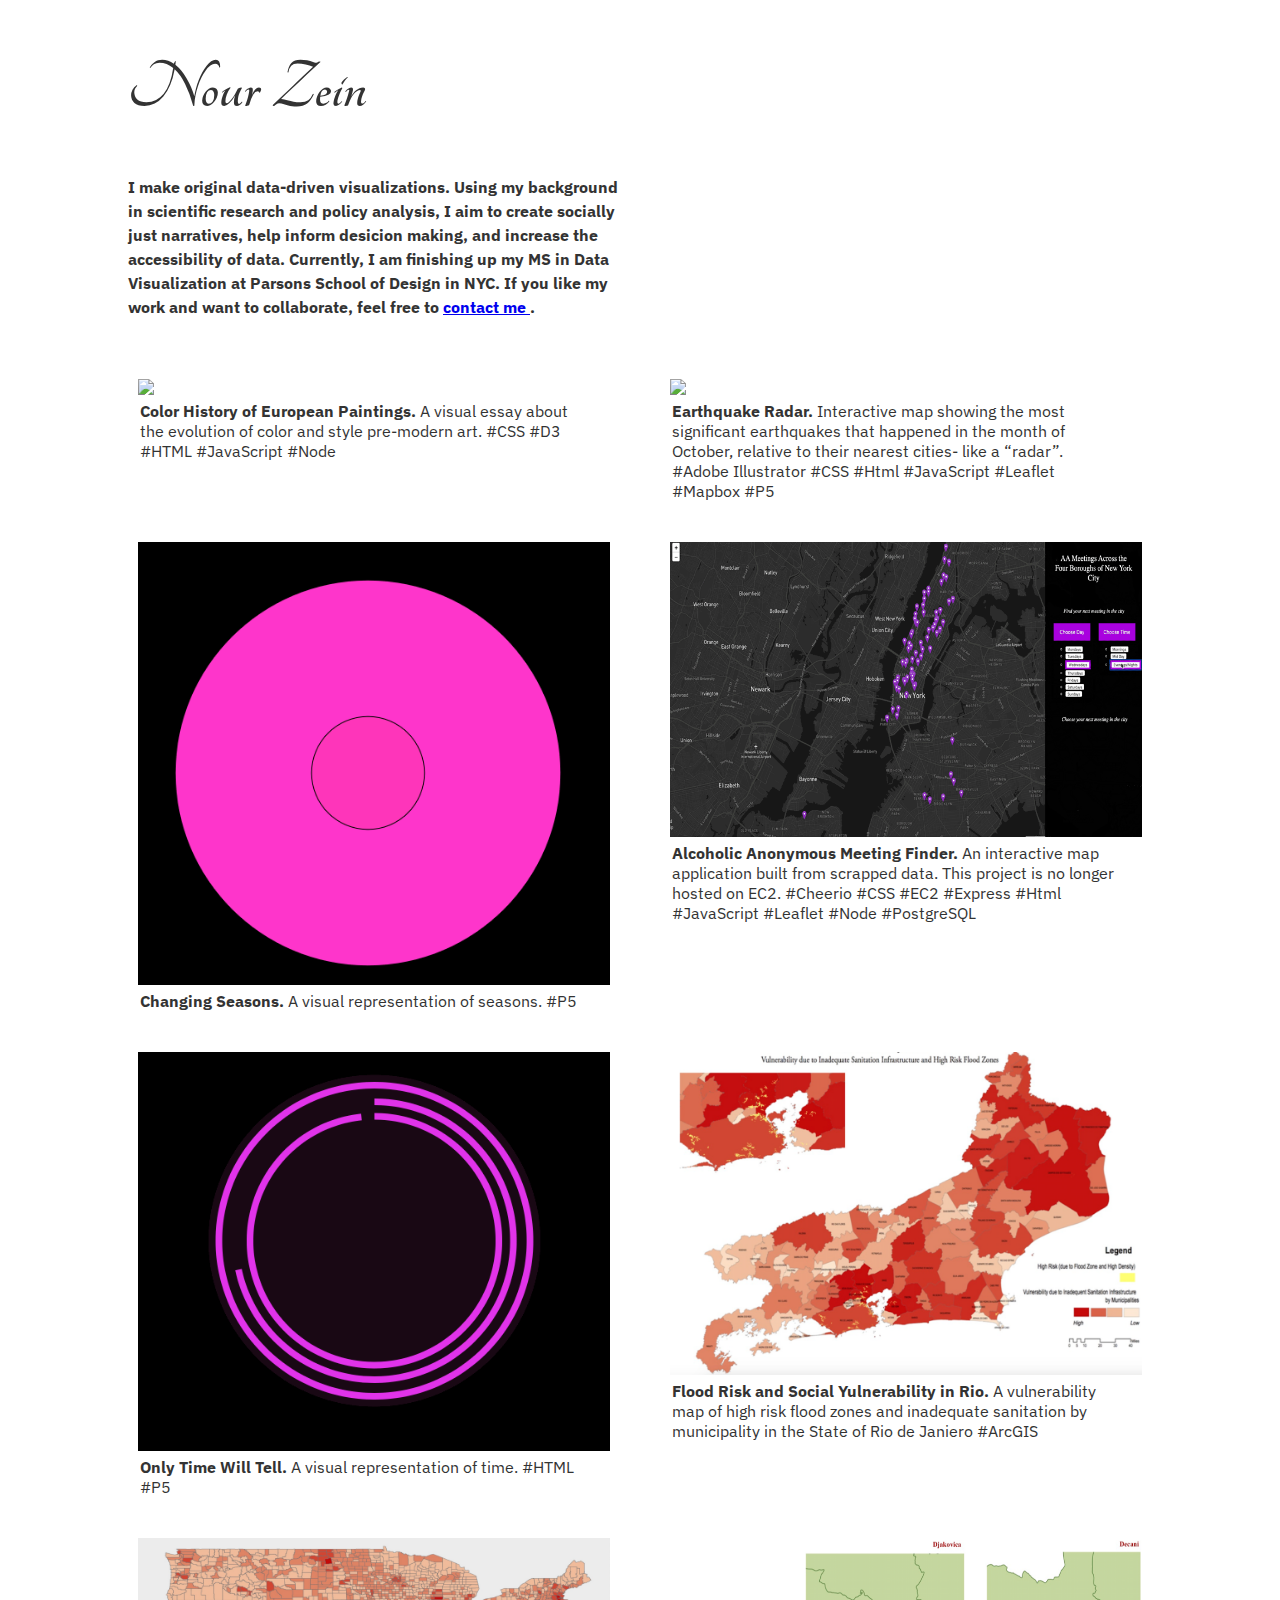
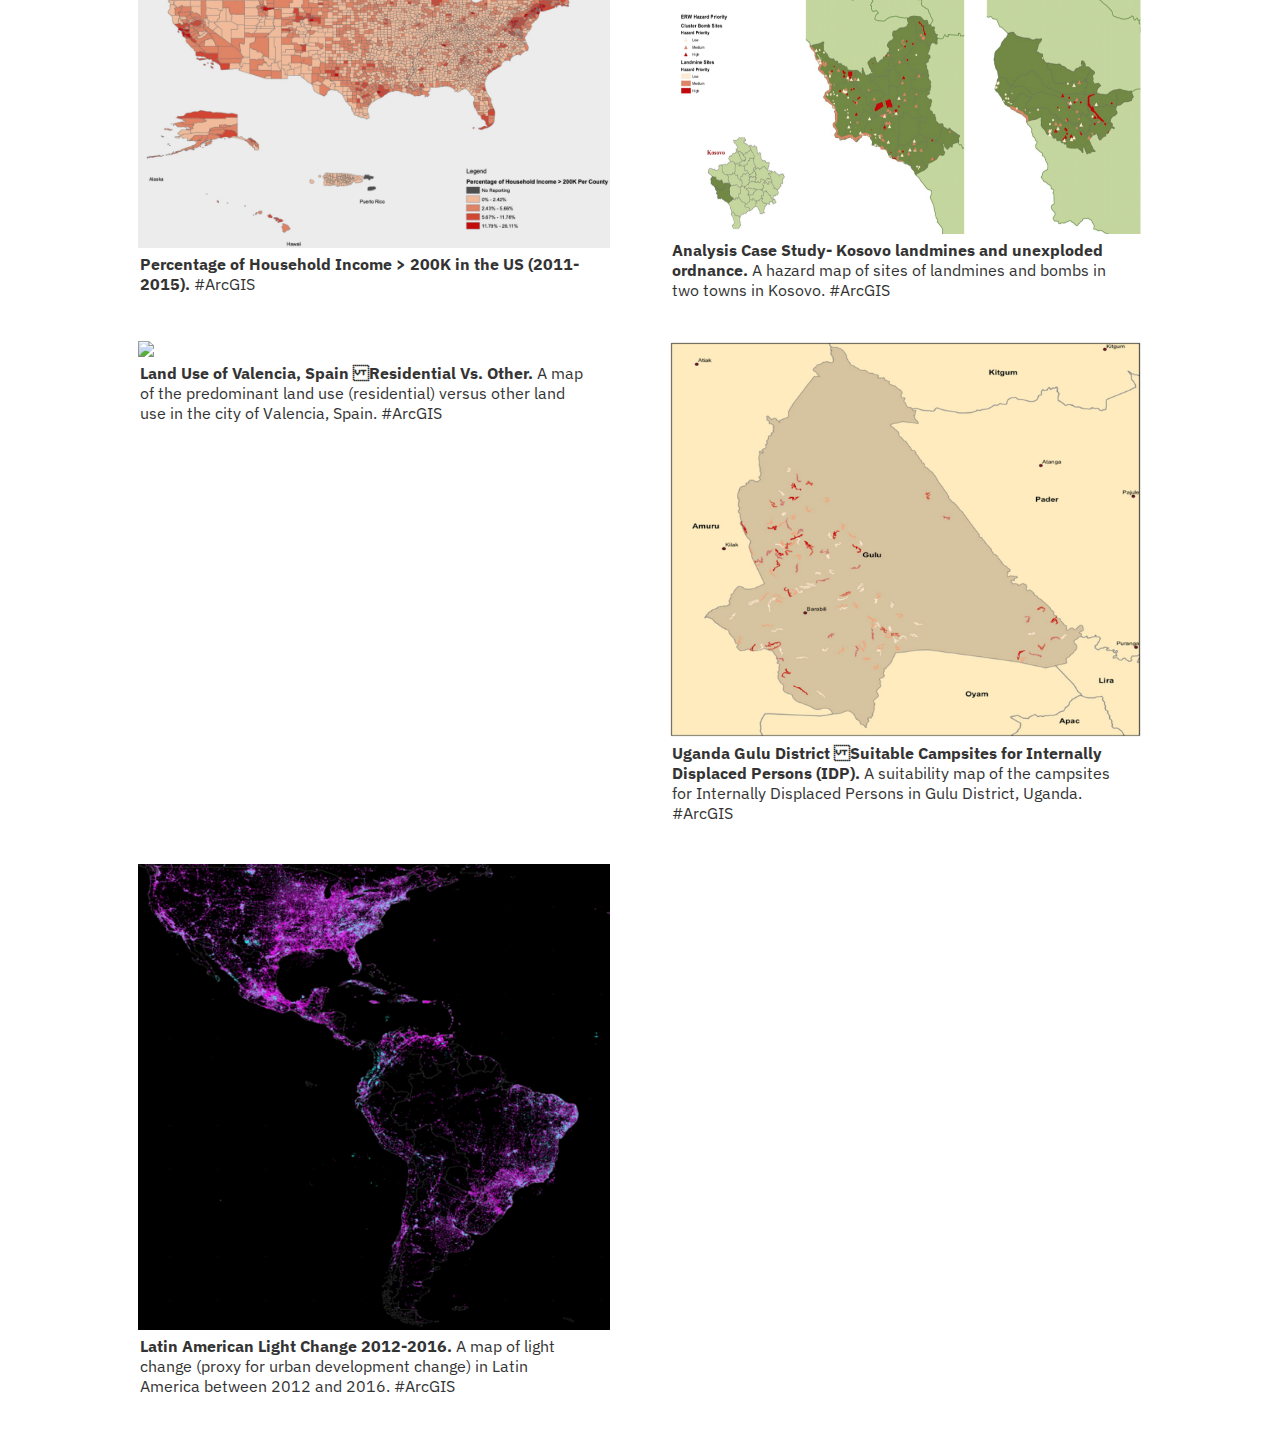
==== index.html @ f2b13437 "seasons" ====
<!DOCTYPE html>
<html lang="en">
  <head>
    <meta charset="UTF-8" />
    <meta name="viewport" content="width=device-width, initial-scale=1.0" />
    <meta http-equiv="X-UA-Compatible" content="ie=edge" />
    <link
      href="https://fonts.googleapis.com/css?family=Noto+Sans+KR: 400, 500|Tangerine:700|Noto+Serif&display=swap"
      rel="stylesheet"
    />
    <link rel="stylesheet" href="style.css" />
    <link href="https://fonts.googleapis.com/css?family=IBM+Plex+Sans:400,500|IBM+Plex+Serif:400i,500i&display=swap" rel="stylesheet">
    <title>Document</title>
  </head>
  <body>
    <main id="container">
      <h1 class="portfolio-title">Nour Zein</h1>

      <section class="about-me">
        <h4>
    I make original data-driven visualizations. Using my background in scientific research and policy analysis, I aim to create socially just narratives, help inform desicion making, and increase the accessibility of data. 
    Currently, I am finishing up my MS in Data Visualization at Parsons School of Design in NYC. If you
          like my work and want to collaborate, feel free to
          <a href="mailto: nour.zein42@gmail.com"> contact me </a>.
        </h4>
      </section>
      <section class="projects">
        <div class="project">
          
          <a
            href="https://nourzein.github.io/Major-Studio1/mobile/"
            target="_blank"
          >
            <img src="assets/color wheel/color_wheel.gif" />
          </a>
          
          <h6>
              <span class="title">
                  Color History of European Paintings.
                </span> 
            A visual essay about the evolution of color and style pre-modern
            art.
            <span class="tools">#CSS #D3 #HTML #JavaScript #Node </span>
          </h6>
        </div>

        <div class="project">
            
          <a
            href="https://nourzein.github.io/dvia-2019/3.mapping-space/Concept1"
          >
            <img src="assets/earthquake/earthquake_radar.gif" />
          </a>
          <h6>
              <span class="title"> Earthquake Radar. </span>
            Interactive map showing the most significant earthquakes that
            happened in the month of October, relative to their nearest cities-
            like a “radar”.
            <span class="tools"
              >#Adobe Illustrator #CSS #Html #JavaScript #Leaflet #Mapbox #P5
            </span>
          </h6>
        </div>

        <div class="project">
            
          <a
            href="https://nourzein.github.io/dvia-2019/3.mapping-time/clock5_CircularSeasons"
          >
            <img src="assets/seasons.gif" />
          </a>
          <h6>
              <span class="title"> Changing Seasons. </span>
            A visual representation of seasons.
            <span class="tools"
              >#P5
            </span>
          </h6>
        </div>






        <div class="project">
            
          <a
            href="https://vimeo.com/379468386 
          "
          >
            <img src="assets/AA meeting/aa.gif" />
          </a>
          <h6>
              <span class="title"> Alcoholic Anonymous Meeting Finder. </span>
             An interactive map application built from scrapped data. This project
            is no longer hosted on EC2.
            <span class="tools"
              >#Cheerio #CSS #EC2 #Express #Html #JavaScript #Leaflet #Node
              #PostgreSQL
            </span>
          </h6>
        </div>

        <div class="project">
            
          <a
            href="https://nourzein.github.io/dvia-2019/1.mapping-time/clock1_CicrularClock/
          "
          >
            <img src="assets/clock/time.gif" />
          </a>
          <h6>
              <span class="title"> Only Time Will Tell. </span> 
            A visual
            representation of time.
            <span class="tools"> #HTML #P5 </span>
          </h6>
        </div>

        <!-- <div class="project">
          
            <img src="assets/nuclear_project/nuclear_final.png" />
          </a>
          <h6>
            <span class="title"> Effect of Treaties on Nuclear Testing </span> In 1945, the number of nuclear weapons testing skyrocketed. The impact nuclear tests were having on the health of the environment and all those living in it became a pressing concern. For these reasons, treaties to limit- and later ban- nuclear tests emerged. Did they achieve what they sought out to do?

            <span class="tools">#Html #P5 </span>
          </h6>
        </div> -->
        <div class="project">
           
          <a
            href="assets/maps/brazilMap.png"
            alt="Image description"
            target="_blank"
          >
            <img src="assets/maps/brazilMap2.png" />
          </a>

          <h6>
              <span class="title">
                  Flood Risk and Social Yulnerability in Rio.
              </span>
          
            A vulnerability map of high risk flood zones and inadequate
            sanitation by municipality in the State of Rio de Janiero
            <span class="tools">#ArcGIS </span>
          </h6>
        </div>
        <div class="project">
          
  
          <a
            href="assets/maps/censusMap.jpg"
            alt="Image description"
            target="_blank"
          >
            <img src="assets/maps/censusMap2.jpg" />
          </a>

          <h6>
              <span class="title">
                  Percentage of Household Income > 200K in the US (2011-2015).
              </span>
            <span class="tools">#ArcGIS </span>
          </h6>
        </div>

        <div class="project">
           
          <a
            href="assets/maps/kosovo.png"
            alt="Image description"
            target="_blank"
          >
            <img src="assets/maps/kosovo2.png" />
          </a>
          <h6>
              <span class="title">
                  Analysis Case Study- Kosovo landmines and unexploded ordnance.
              </span>
            A hazard map of sites of landmines and bombs in two towns in Kosovo.

            <span class="tools">#ArcGIS </span>
          </h6>
        </div>

        <div class="project">
            
          <a
            href="assets/maps/landuse.png"
            alt="Image description"
            target="_blank"
          >
            <img src="assets/maps/landuse4.png" />
          </a>
          <h6>
              <span class="title">
                  Land Use of Valencia, Spain Residential Vs. Other.
              </span>
            A map of the predominant land use (residential) versus other land
            use in the city of Valencia, Spain.

            <span class="tools">#ArcGIS </span>
          </h6>
        </div>

        <div class="project">
           
          <a
            href="assets/maps/suitabilityMap.png"
            alt="Image description"
            target="_blank"
          >
            <img src="assets/maps/suitabilityMap2.png" />
          </a>
          <h6>
              <span class="title"
              > Uganda Gulu District Suitable Campsites for Internally Displaced
              Persons (IDP).
          </span>
            A suitability map of the campsites for Internally Displaced Persons
            in Gulu District, Uganda.

            <span class="tools">#ArcGIS </span>
          </h6>
        </div>
        <div class="project">
            
          <a
            href="assets/maps/lightMap.png"
            alt="Image description"
            target="_blank"
          >
            <img src="assets/maps/lightMap2.png" />
          </a>
          <h6>
              <span class="title">
                  Latin American Light Change 2012-2016.
              </span>
            A map of light change (proxy for urban development change) in Latin
            America between 2012 and 2016.
            <span class="tools">#ArcGIS </span>
          </h6>
        </div>
      </section>
      <section class="more-about-me">
        <!-- <h2>Contact Me</h2> -->
        <!-- <h3>More about me</h3> -->
        <!-- <p class="contact-info">
          If you like my work and want to collab, feel free to say
          <a href="mailto: nour.zein42@gmail.com"> hi </a> :)
        </p>
      </section> -->
      <!-- <footer>footer notes</footer> -->
    </main>
  </body>
</html>
---- style.css ----
html {
  box-sizing: border-box;
}
html,
body {
  padding: 0;
  margin: 0;
  /* background-color: black; */
}

body {
  font-family: "IBM Plex Sans", sans-serif;
  /* font-family: "Noto Sans KR", sans-serif; */
  color: #333;
  /* background: #fce0ff; */
}

#container {
  width: 80%;
  max-width: 2000px;
  margin: 50px auto; /* auto sizing centers */
}

h1,
h2 {
  font-family: serif;
  /* color: #c358cc; */
}
h1 {
  /* font-family: "IBM Plex Serif", serif; */
  font-family: "Tangerine", cursive;
  font-size: 4.5rem;
  /* font-weight: 900; */
}

h4 {
  width: 500px;
  /* color: rgb(237, 30, 121); */
  line-height: 1.5;

  font-family: "IBM Plex Sans", sans-serif;
  margin-bottom: 50px;
}

.projects {
  display: grid;
  grid-template-columns: repeat(auto-fit, minmax(330px, 1fr));
  grid-row-gap: 1.5rem;
  grid-column-gap: 2.5rem;
}

.project {
  margin: 10px;
  margin-bottom: 5px;
}

h6 {
  margin: 2px;
  font-weight: 400;
  font-size: 1rem;
  width: 95%;
  font-family: "IBM Plex Sans", sans-serif;
}
img {
  width: 100%;
  /* height: 65%; */
}

.title {
  font-weight: 700;
  font-size: 1rem;
  margin-bottom: 10px;
  /* font-family: "IBM Plex Serif", serif; */
}

/* .tools {
  font-weight: 600;
  font-size: 0.85rem;
  color: #919191;
} */

.contact-info {
  /* text-align: left;
  float: right; */
  /* font-size */
}
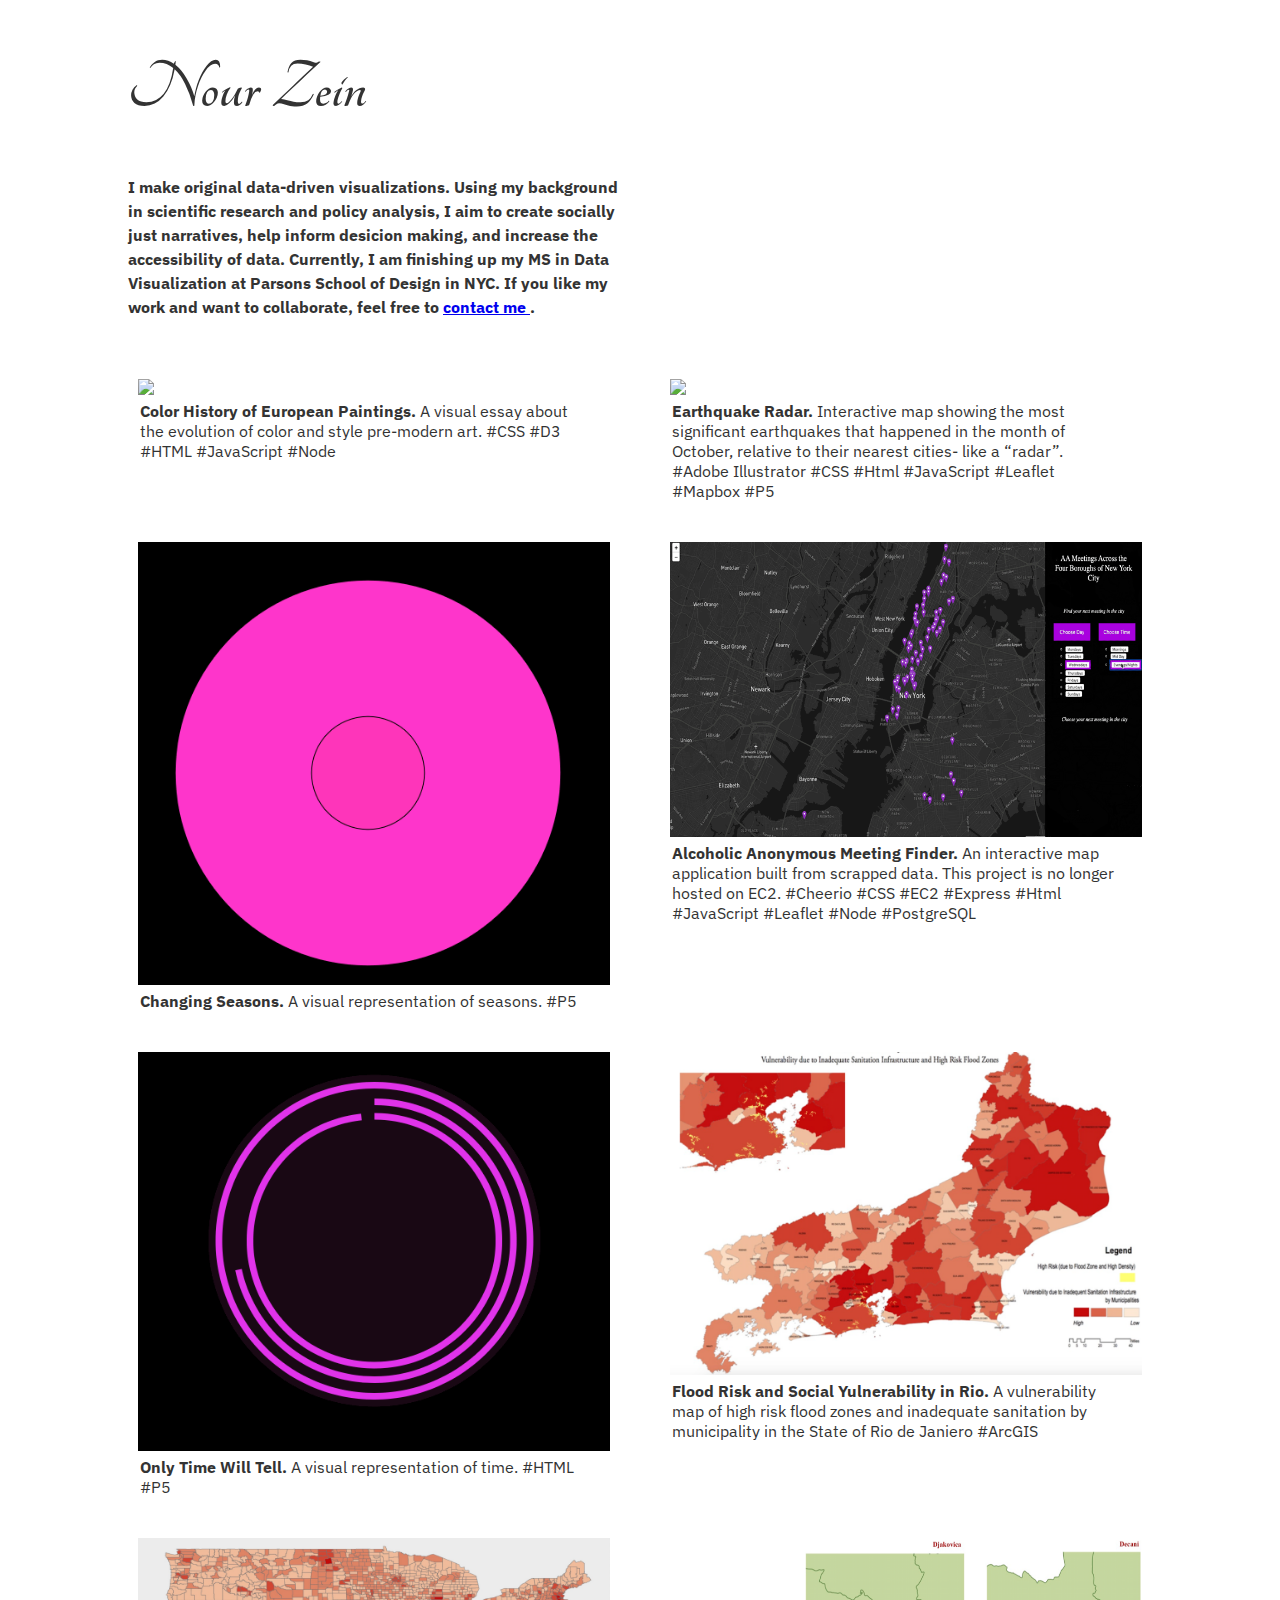
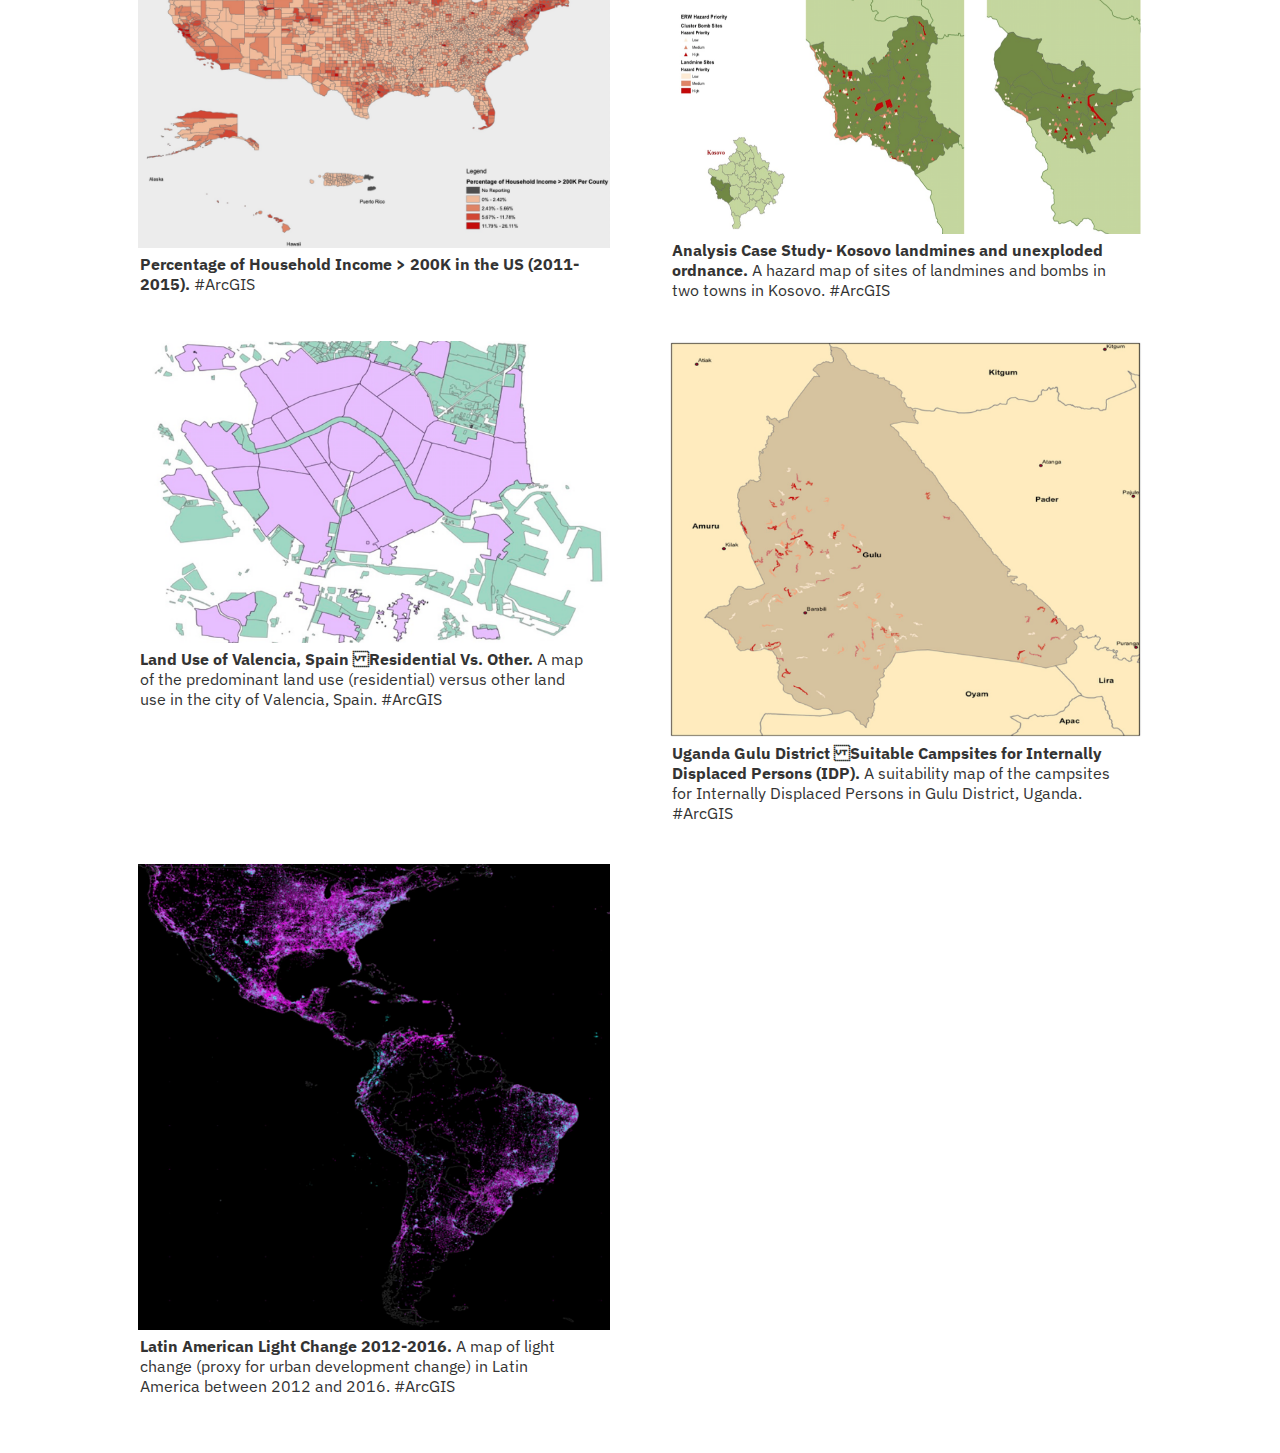
==== commit 3dfac14f: "folders" ====
--- a/index.html
+++ b/index.html
@@ -10,7 +10,7 @@
     />
     <link rel="stylesheet" href="style.css" />
     <link href="https://fonts.googleapis.com/css?family=IBM+Plex+Sans:400,500|IBM+Plex+Serif:400i,500i&display=swap" rel="stylesheet">
-    <title>Document</title>
+    <title>Portfolio</title>
   </head>
   <body>
     <main id="container">
@@ -31,7 +31,7 @@
             href="https://nourzein.github.io/Major-Studio1/mobile/"
             target="_blank"
           >
-            <img src="assets/color wheel/color_wheel.gif" />
+            <img src="../images/color wheel/color_wheel.gif" />
           </a>
           
           <h6>
@@ -49,7 +49,7 @@
           <a
             href="https://nourzein.github.io/dvia-2019/3.mapping-space/Concept1"
           >
-            <img src="assets/earthquake/earthquake_radar.gif" />
+            <img src="../images/earthquake/earthquake_radar.gif" />
           </a>
           <h6>
               <span class="title"> Earthquake Radar. </span>
@@ -67,7 +67,7 @@
           <a
             href="https://nourzein.github.io/dvia-2019/3.mapping-time/clock5_CircularSeasons"
           >
-            <img src="assets/seasons.gif" />
+            <img src="../images/seasons/seasons.gif" />
           </a>
           <h6>
               <span class="title"> Changing Seasons. </span>
@@ -77,19 +77,13 @@
             </span>
           </h6>
         </div>
-
-
-
-
-
-
         <div class="project">
             
           <a
             href="https://vimeo.com/379468386 
           "
           >
-            <img src="assets/AA meeting/aa.gif" />
+            <img src="../images/AA meeting/aa.gif" />
           </a>
           <h6>
               <span class="title"> Alcoholic Anonymous Meeting Finder. </span>
@@ -108,7 +102,7 @@
             href="https://nourzein.github.io/dvia-2019/1.mapping-time/clock1_CicrularClock/
           "
           >
-            <img src="assets/clock/time.gif" />
+            <img src="../images/clock/time.gif" />
           </a>
           <h6>
               <span class="title"> Only Time Will Tell. </span> 
@@ -131,11 +125,11 @@
         <div class="project">
            
           <a
-            href="assets/maps/brazilMap.png"
-            alt="Image description"
-            target="_blank"
-          >
-            <img src="assets/maps/brazilMap2.png" />
+            href="../images/maps/brazilMap.png"
+            alt="Image description"
+            target="_blank"
+          >
+            <img src="../images/maps/brazilMap2.png" />
           </a>
 
           <h6>
@@ -152,11 +146,11 @@
           
   
           <a
-            href="assets/maps/censusMap.jpg"
-            alt="Image description"
-            target="_blank"
-          >
-            <img src="assets/maps/censusMap2.jpg" />
+            href="../images/maps/censusMap.jpg"
+            alt="Image description"
+            target="_blank"
+          >
+            <img src="../images/maps/censusMap2.jpg" />
           </a>
 
           <h6>
@@ -170,11 +164,11 @@
         <div class="project">
            
           <a
-            href="assets/maps/kosovo.png"
-            alt="Image description"
-            target="_blank"
-          >
-            <img src="assets/maps/kosovo2.png" />
+            href="../images/maps/kosovo.png"
+            alt="Image description"
+            target="_blank"
+          >
+            <img src="../images/maps/kosovo2.png" />
           </a>
           <h6>
               <span class="title">
@@ -189,11 +183,11 @@
         <div class="project">
             
           <a
-            href="assets/maps/landuse.png"
-            alt="Image description"
-            target="_blank"
-          >
-            <img src="assets/maps/landuse4.png" />
+            href="../images/maps/landuse.png"
+            alt="Image description"
+            target="_blank"
+          >
+            <img src="../images/maps/landuse4.png" />
           </a>
           <h6>
               <span class="title">
@@ -210,11 +204,11 @@
         <div class="project">
            
           <a
-            href="assets/maps/suitabilityMap.png"
-            alt="Image description"
-            target="_blank"
-          >
-            <img src="assets/maps/suitabilityMap2.png" />
+            href="../images/maps/suitabilityMap.png"
+            alt="Image description"
+            target="_blank"
+          >
+            <img src="../images/maps/suitabilityMap2.png" />
           </a>
           <h6>
               <span class="title"
@@ -231,11 +225,11 @@
         <div class="project">
             
           <a
-            href="assets/maps/lightMap.png"
-            alt="Image description"
-            target="_blank"
-          >
-            <img src="assets/maps/lightMap2.png" />
+            href="../images/maps/lightMap.png"
+            alt="Image description"
+            target="_blank"
+          >
+            <img src="../images/maps/lightMap2.png" />
           </a>
           <h6>
               <span class="title">
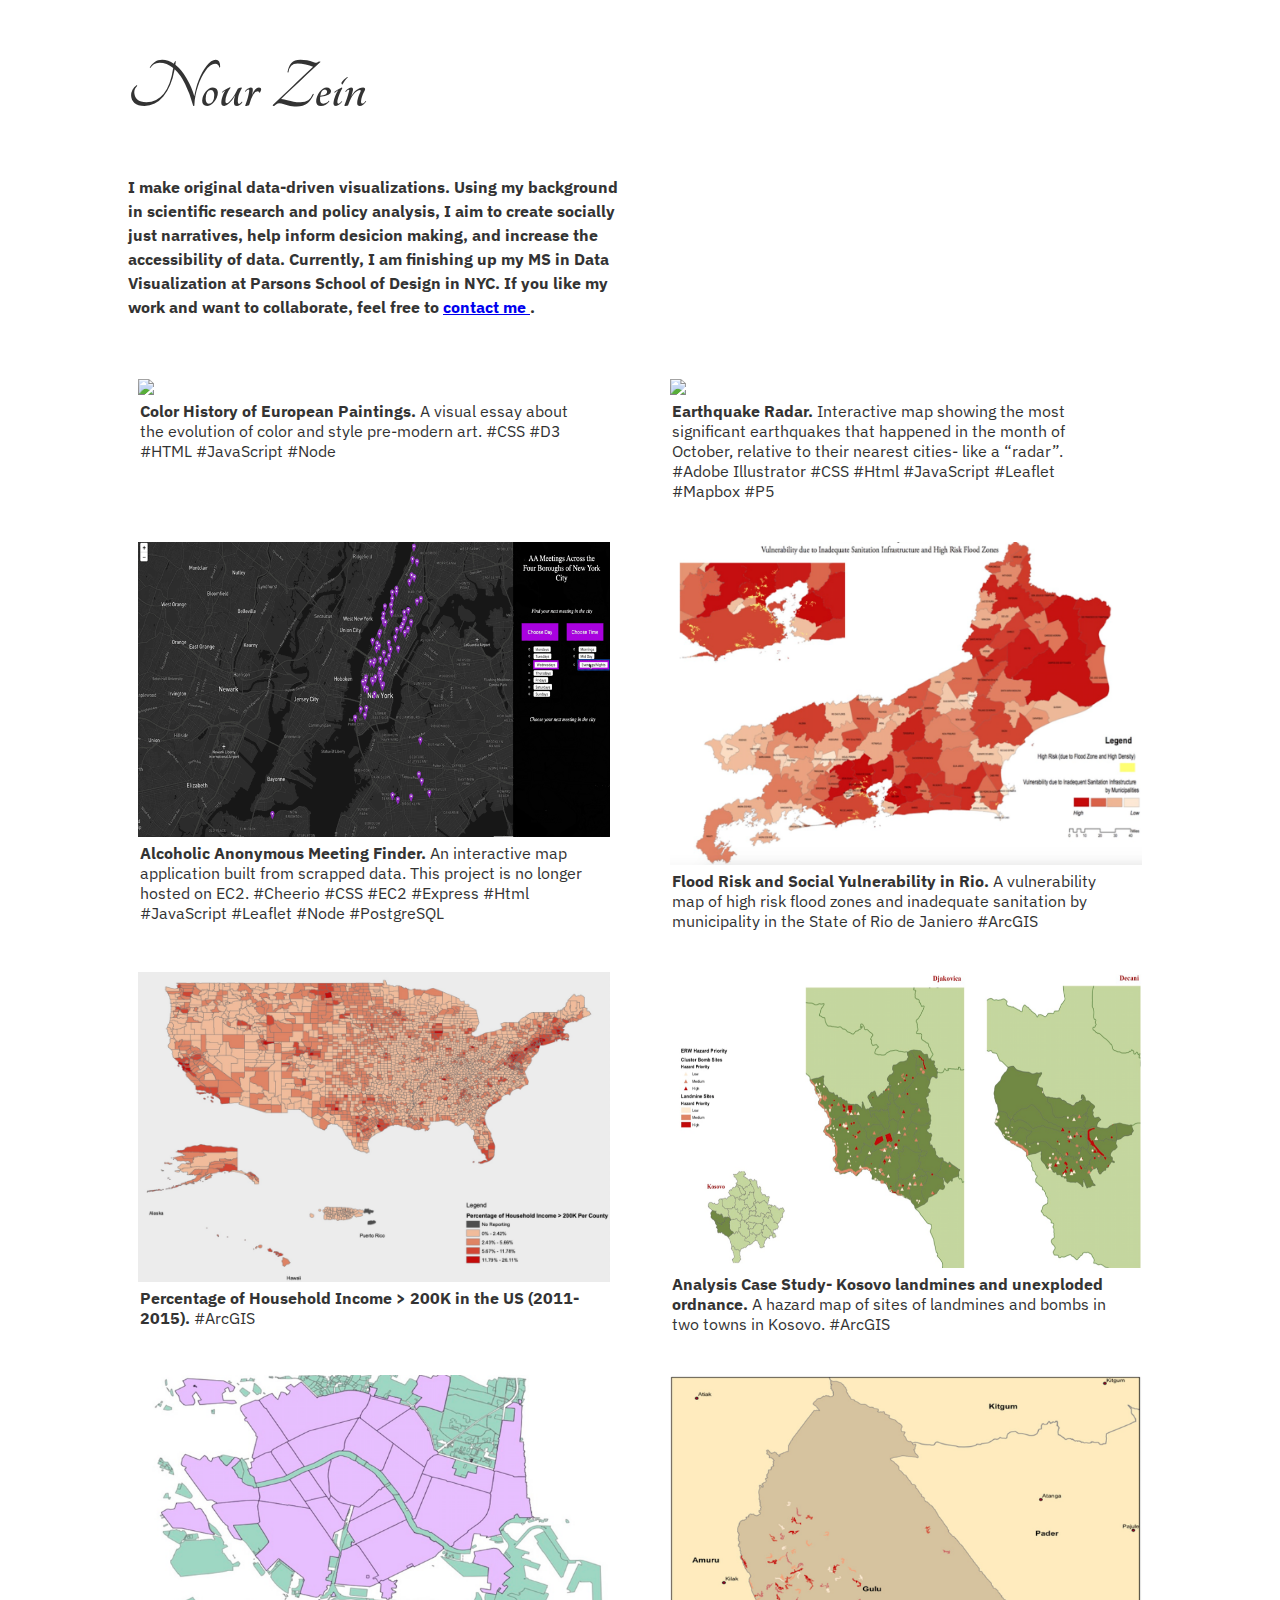
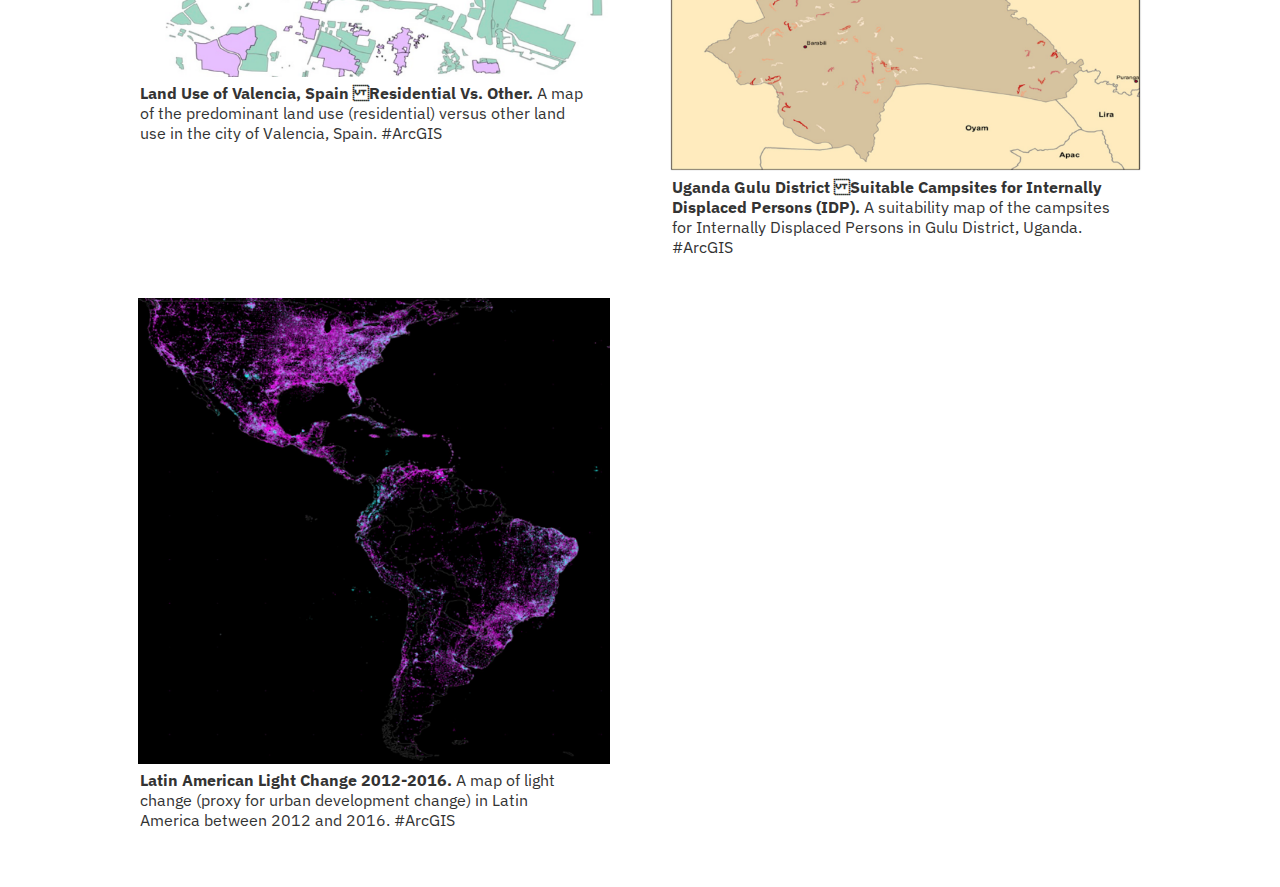
==== commit b133dac0: "remove non data projects" ====
--- a/index.html
+++ b/index.html
@@ -9,7 +9,10 @@
       rel="stylesheet"
     />
     <link rel="stylesheet" href="style.css" />
-    <link href="https://fonts.googleapis.com/css?family=IBM+Plex+Sans:400,500|IBM+Plex+Serif:400i,500i&display=swap" rel="stylesheet">
+    <link
+      href="https://fonts.googleapis.com/css?family=IBM+Plex+Sans:400,500|IBM+Plex+Serif:400i,500i&display=swap"
+      rel="stylesheet"
+    />
     <title>Portfolio</title>
   </head>
   <body>
@@ -18,26 +21,28 @@
 
       <section class="about-me">
         <h4>
-    I make original data-driven visualizations. Using my background in scientific research and policy analysis, I aim to create socially just narratives, help inform desicion making, and increase the accessibility of data. 
-    Currently, I am finishing up my MS in Data Visualization at Parsons School of Design in NYC. If you
-          like my work and want to collaborate, feel free to
+          I make original data-driven visualizations. Using my background in
+          scientific research and policy analysis, I aim to create socially just
+          narratives, help inform desicion making, and increase the
+          accessibility of data. Currently, I am finishing up my MS in Data
+          Visualization at Parsons School of Design in NYC. If you like my work
+          and want to collaborate, feel free to
           <a href="mailto: nour.zein42@gmail.com"> contact me </a>.
         </h4>
       </section>
       <section class="projects">
         <div class="project">
-          
           <a
             href="https://nourzein.github.io/Major-Studio1/mobile/"
             target="_blank"
           >
             <img src="../images/color wheel/color_wheel.gif" />
           </a>
-          
-          <h6>
-              <span class="title">
-                  Color History of European Paintings.
-                </span> 
+
+          <h6>
+            <span class="title">
+              Color History of European Paintings.
+            </span>
             A visual essay about the evolution of color and style pre-modern
             art.
             <span class="tools">#CSS #D3 #HTML #JavaScript #Node </span>
@@ -45,14 +50,13 @@
         </div>
 
         <div class="project">
-            
           <a
             href="https://nourzein.github.io/dvia-2019/3.mapping-space/Concept1"
           >
             <img src="../images/earthquake/earthquake_radar.gif" />
           </a>
           <h6>
-              <span class="title"> Earthquake Radar. </span>
+            <span class="title"> Earthquake Radar. </span>
             Interactive map showing the most significant earthquakes that
             happened in the month of October, relative to their nearest cities-
             like a “radar”.
@@ -62,7 +66,7 @@
           </h6>
         </div>
 
-        <div class="project">
+        <!-- <div class="project">
             
           <a
             href="https://nourzein.github.io/dvia-2019/3.mapping-time/clock5_CircularSeasons"
@@ -76,9 +80,8 @@
               >#P5
             </span>
           </h6>
-        </div>
-        <div class="project">
-            
+        </div> -->
+        <div class="project">
           <a
             href="https://vimeo.com/379468386 
           "
@@ -86,9 +89,9 @@
             <img src="../images/AA meeting/aa.gif" />
           </a>
           <h6>
-              <span class="title"> Alcoholic Anonymous Meeting Finder. </span>
-             An interactive map application built from scrapped data. This project
-            is no longer hosted on EC2.
+            <span class="title"> Alcoholic Anonymous Meeting Finder. </span>
+            An interactive map application built from scrapped data. This
+            project is no longer hosted on EC2.
             <span class="tools"
               >#Cheerio #CSS #EC2 #Express #Html #JavaScript #Leaflet #Node
               #PostgreSQL
@@ -96,7 +99,7 @@
           </h6>
         </div>
 
-        <div class="project">
+        <!-- <div class="project">
             
           <a
             href="https://nourzein.github.io/dvia-2019/1.mapping-time/clock1_CicrularClock/
@@ -110,7 +113,7 @@
             representation of time.
             <span class="tools"> #HTML #P5 </span>
           </h6>
-        </div>
+        </div> -->
 
         <!-- <div class="project">
           
@@ -123,7 +126,6 @@
           </h6>
         </div> -->
         <div class="project">
-           
           <a
             href="../images/maps/brazilMap.png"
             alt="Image description"
@@ -133,18 +135,16 @@
           </a>
 
           <h6>
-              <span class="title">
-                  Flood Risk and Social Yulnerability in Rio.
-              </span>
-          
+            <span class="title">
+              Flood Risk and Social Yulnerability in Rio.
+            </span>
+
             A vulnerability map of high risk flood zones and inadequate
             sanitation by municipality in the State of Rio de Janiero
             <span class="tools">#ArcGIS </span>
           </h6>
         </div>
         <div class="project">
-          
-  
           <a
             href="../images/maps/censusMap.jpg"
             alt="Image description"
@@ -154,15 +154,14 @@
           </a>
 
           <h6>
-              <span class="title">
-                  Percentage of Household Income > 200K in the US (2011-2015).
-              </span>
-            <span class="tools">#ArcGIS </span>
-          </h6>
-        </div>
-
-        <div class="project">
-           
+            <span class="title">
+              Percentage of Household Income > 200K in the US (2011-2015).
+            </span>
+            <span class="tools">#ArcGIS </span>
+          </h6>
+        </div>
+
+        <div class="project">
           <a
             href="../images/maps/kosovo.png"
             alt="Image description"
@@ -171,9 +170,9 @@
             <img src="../images/maps/kosovo2.png" />
           </a>
           <h6>
-              <span class="title">
-                  Analysis Case Study- Kosovo landmines and unexploded ordnance.
-              </span>
+            <span class="title">
+              Analysis Case Study- Kosovo landmines and unexploded ordnance.
+            </span>
             A hazard map of sites of landmines and bombs in two towns in Kosovo.
 
             <span class="tools">#ArcGIS </span>
@@ -181,7 +180,6 @@
         </div>
 
         <div class="project">
-            
           <a
             href="../images/maps/landuse.png"
             alt="Image description"
@@ -190,10 +188,10 @@
             <img src="../images/maps/landuse4.png" />
           </a>
           <h6>
-              <span class="title">
-                  Land Use of Valencia, Spain +            <span class="title">
+              Land Use of Valencia, Spain  Residential Vs. Other.
-              </span>
+            </span>
             A map of the predominant land use (residential) versus other land
             use in the city of Valencia, Spain.
 
@@ -202,7 +200,6 @@
         </div>
 
         <div class="project">
-           
           <a
             href="../images/maps/suitabilityMap.png"
             alt="Image description"
@@ -211,11 +208,11 @@
             <img src="../images/maps/suitabilityMap2.png" />
           </a>
           <h6>
-              <span class="title"
-              > Uganda Gulu District +            <span class="title">
+              Uganda Gulu District  Suitable Campsites for Internally Displaced
               Persons (IDP).
-          </span>
+            </span>
             A suitability map of the campsites for Internally Displaced Persons
             in Gulu District, Uganda.
 
@@ -223,7 +220,6 @@
           </h6>
         </div>
         <div class="project">
-            
           <a
             href="../images/maps/lightMap.png"
             alt="Image description"
@@ -232,21 +228,21 @@
             <img src="../images/maps/lightMap2.png" />
           </a>
           <h6>
-              <span class="title">
-                  Latin American Light Change 2012-2016.
-              </span>
+            <span class="title">
+              Latin American Light Change 2012-2016.
+            </span>
             A map of light change (proxy for urban development change) in Latin
             America between 2012 and 2016.
             <span class="tools">#ArcGIS </span>
           </h6>
         </div>
       </section>
-      <section class="more-about-me">
-        <!-- <h2>Contact Me</h2> -->
-        <!-- <h3>More about me</h3> -->
-        <!-- <p class="contact-info">
+      <!-- <section class="more-about-me"> -->
+      <!-- <h2>Contact Me</h2> -->
+      <!-- <h3>More about me</h3> -->
+      <!-- <p class="contact-info">
           If you like my work and want to collab, feel free to say
-          <a href="mailto: nour.zein42@gmail.com"> hi </a> :)
+          <a href="mailto: nour.zein42@gmail.com"> hi </a> 
         </p>
       </section> -->
       <!-- <footer>footer notes</footer> -->
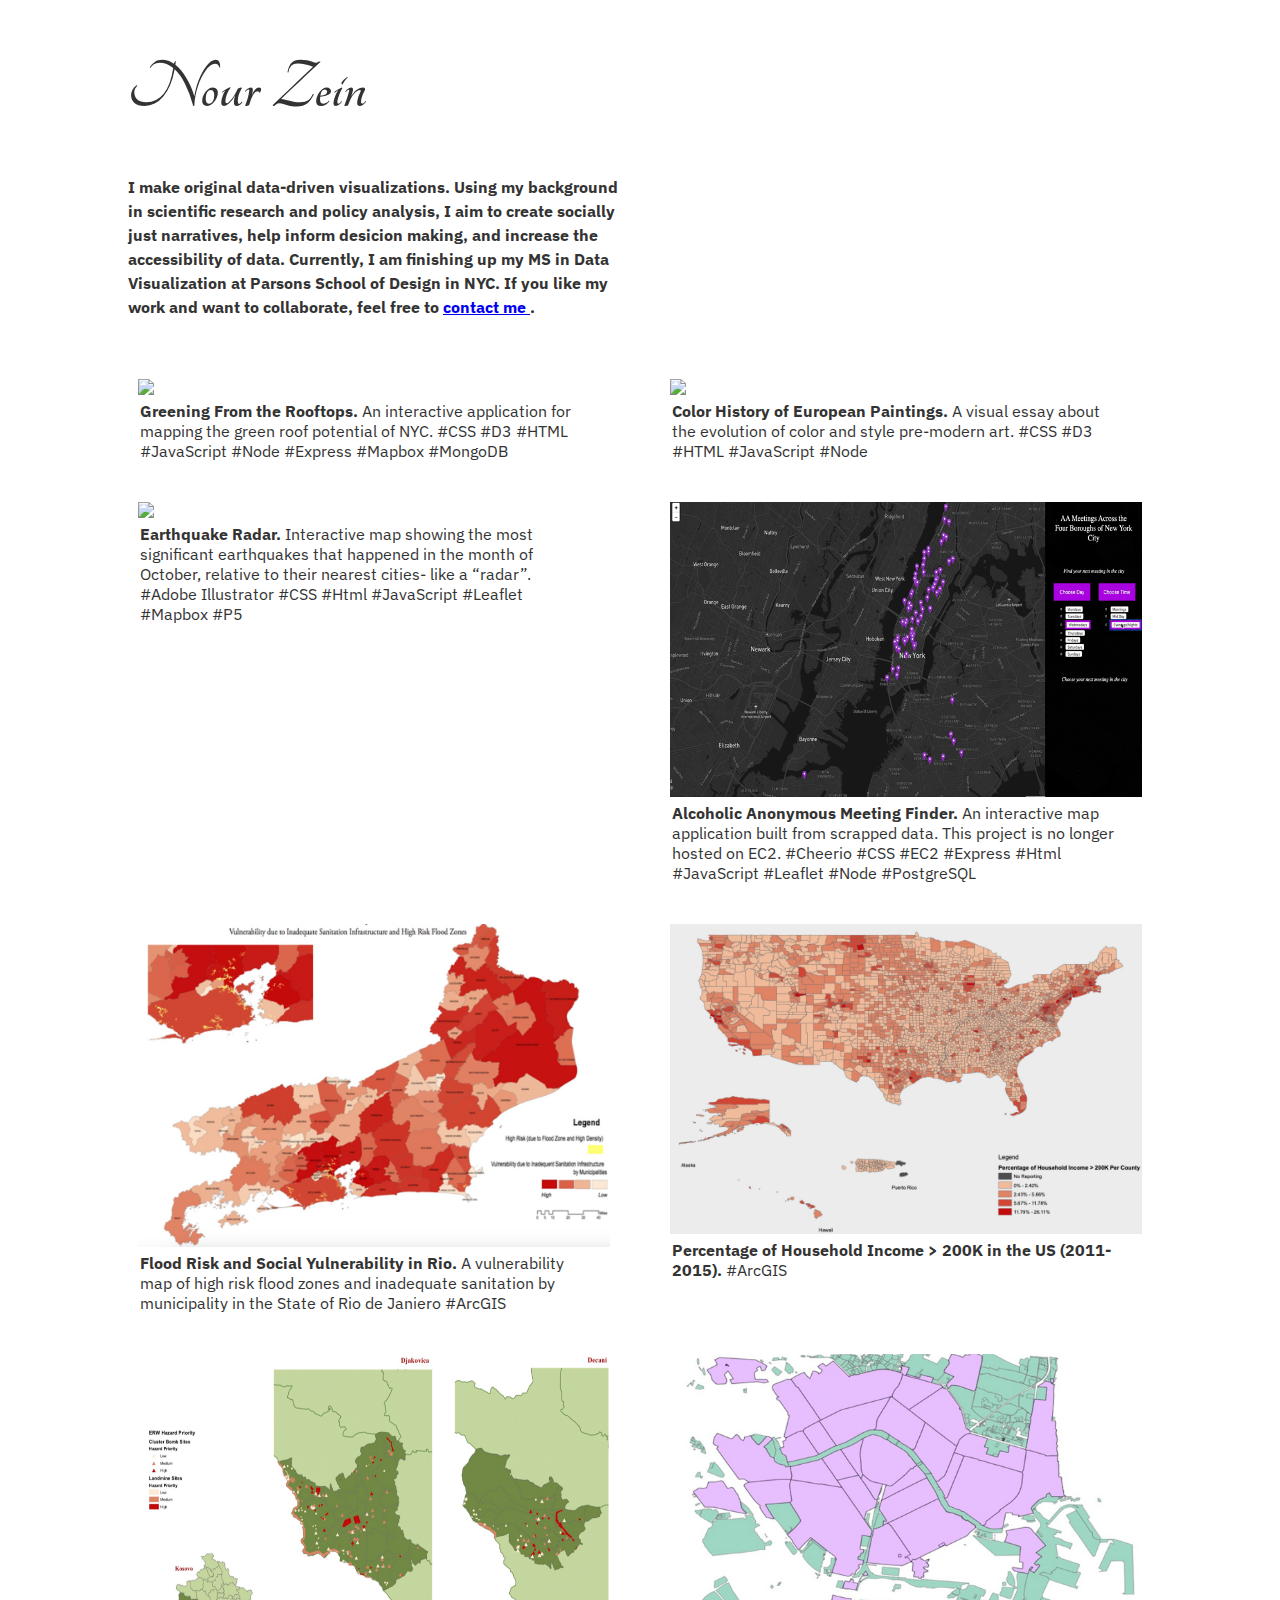
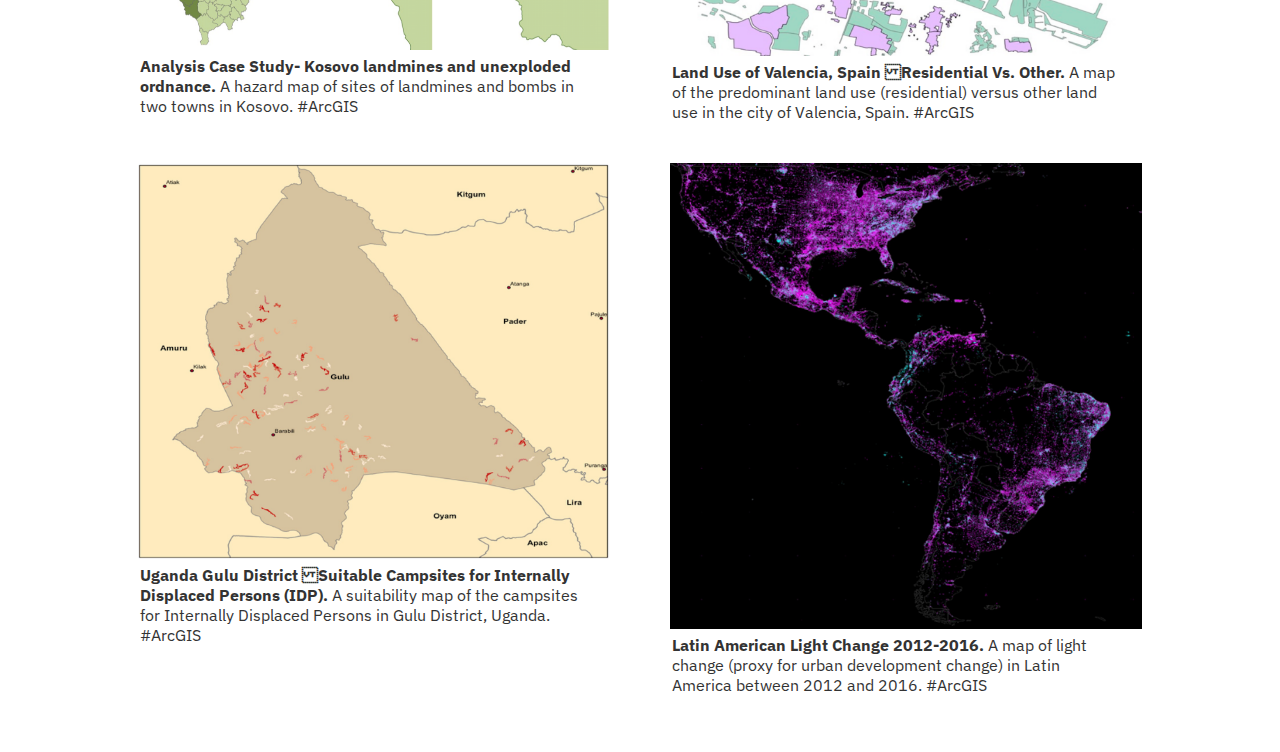
==== commit 98b409a7: "thesis project" ====
--- a/index.html
+++ b/index.html
@@ -8,6 +8,8 @@
       href="https://fonts.googleapis.com/css?family=Noto+Sans+KR: 400, 500|Tangerine:700|Noto+Serif&display=swap"
       rel="stylesheet"
     />
+    <script src="http://ajax.googleapis.com/ajax/libs/jquery/1.9.1/jquery.min.js"></script>
+    <script src="//f.vimeocdn.com/js/froogaloop2.min.js"></script>
     <link rel="stylesheet" href="style.css" />
     <link
       href="https://fonts.googleapis.com/css?family=IBM+Plex+Sans:400,500|IBM+Plex+Serif:400i,500i&display=swap"
@@ -32,10 +34,24 @@
       </section>
       <section class="projects">
         <div class="project">
-          <a
-            href="https://nourzein.github.io/Major-Studio1/mobile/"
-            target="_blank"
-          >
+          <a href="https://green-roof-potential.herokuapp.com" target="_blank">
+            <img src="../images/green-roof/green-roof.gif" />
+          </a>
+
+          <h6>
+            <span class="title">
+              Greening From the Rooftops.
+            </span>
+            An interactive application for mapping the green roof potential of
+            NYC.
+            <span class="tools"
+              >#CSS #D3 #HTML #JavaScript #Node #Express #Mapbox #MongoDB</span
+            >
+          </h6>
+        </div>
+
+        <div class="project">
+          <a href="/views/color_wheel.html" target="_blank">
             <img src="../images/color wheel/color_wheel.gif" />
           </a>
 
@@ -83,7 +99,7 @@
         </div> -->
         <div class="project">
           <a
-            href="https://vimeo.com/379468386 
+            href="/views/aa.html 
           "
           >
             <img src="../images/AA meeting/aa.gif" />
@@ -125,6 +141,7 @@
             <span class="tools">#Html #P5 </span>
           </h6>
         </div> -->
+
         <div class="project">
           <a
             href="../images/maps/brazilMap.png"
@@ -247,5 +264,14 @@
       </section> -->
       <!-- <footer>footer notes</footer> -->
     </main>
+    <script>
+      var iframe = $("#vimeo_player")[0],
+        player = $f(iframe),
+        status = $(".status");
+
+      player.addEvent("ready", function() {
+        player.api("setVolume", 0);
+      });
+    </script>
   </body>
 </html>
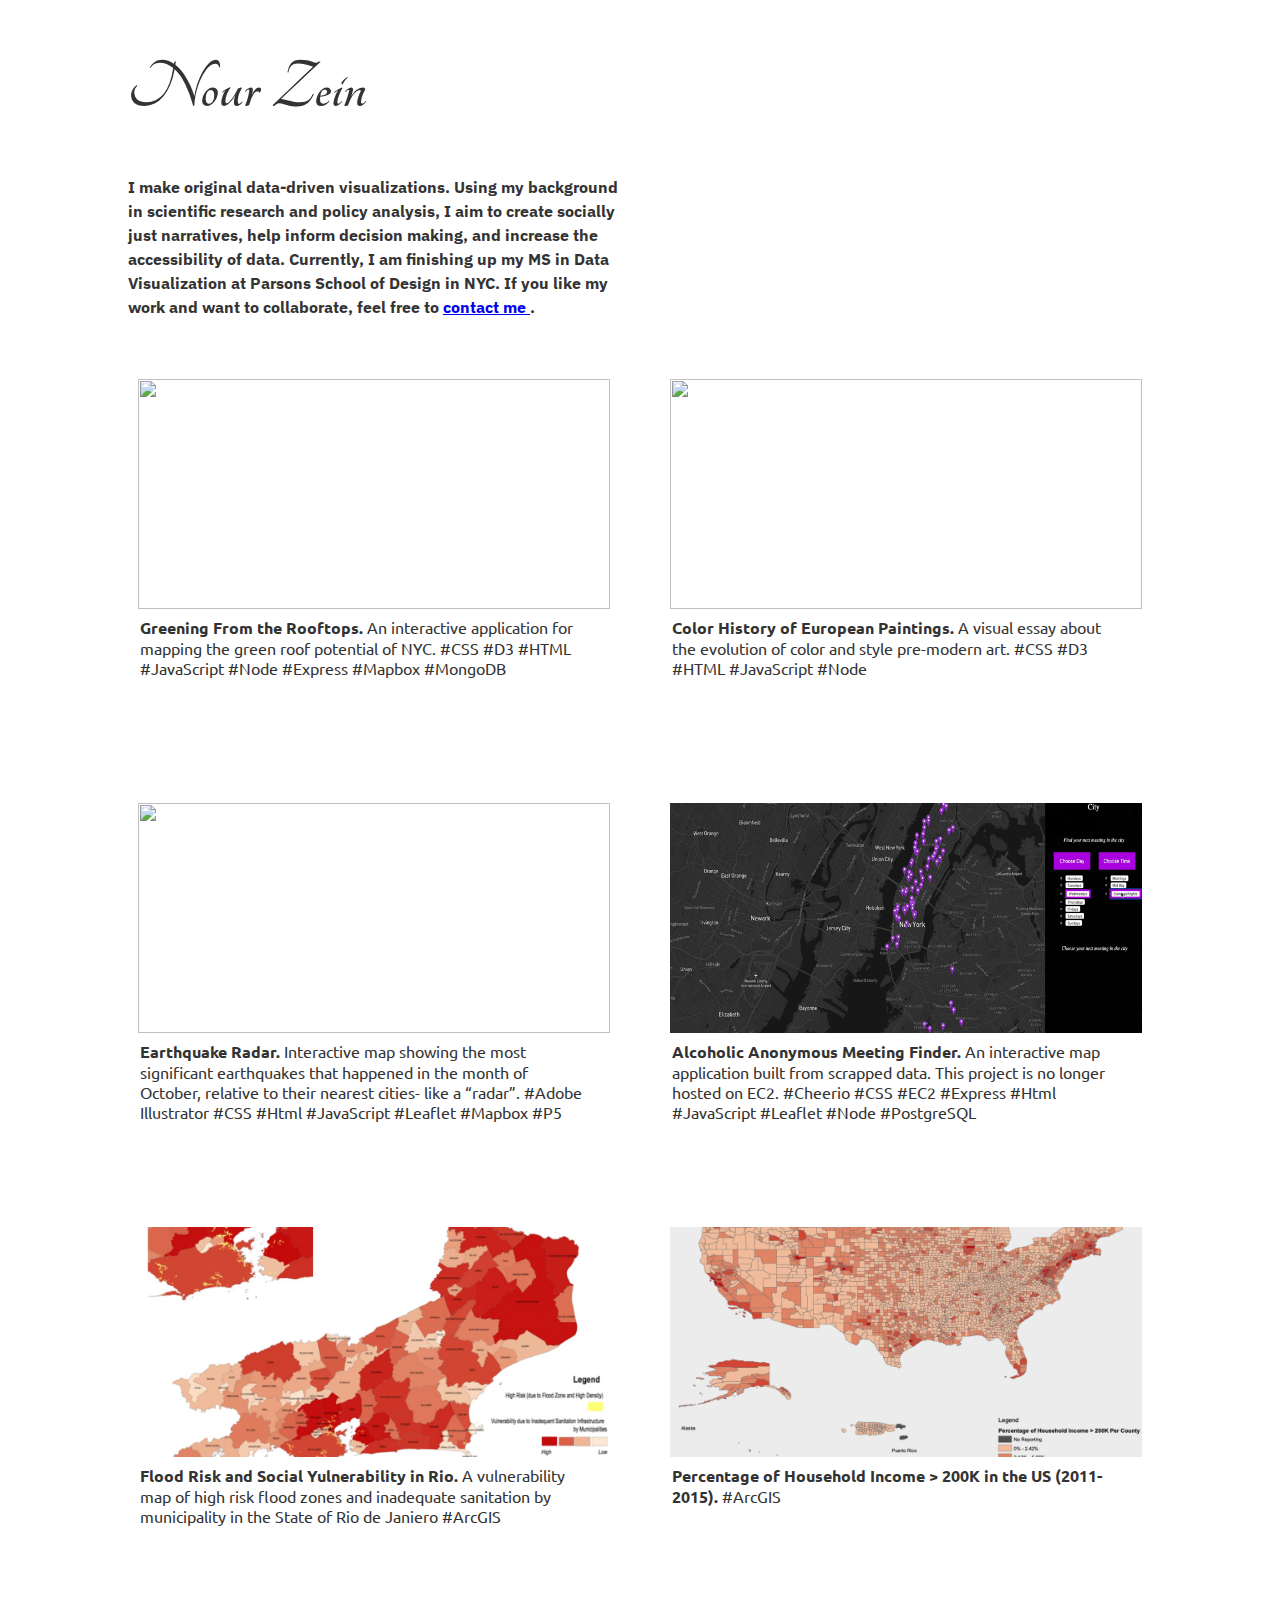
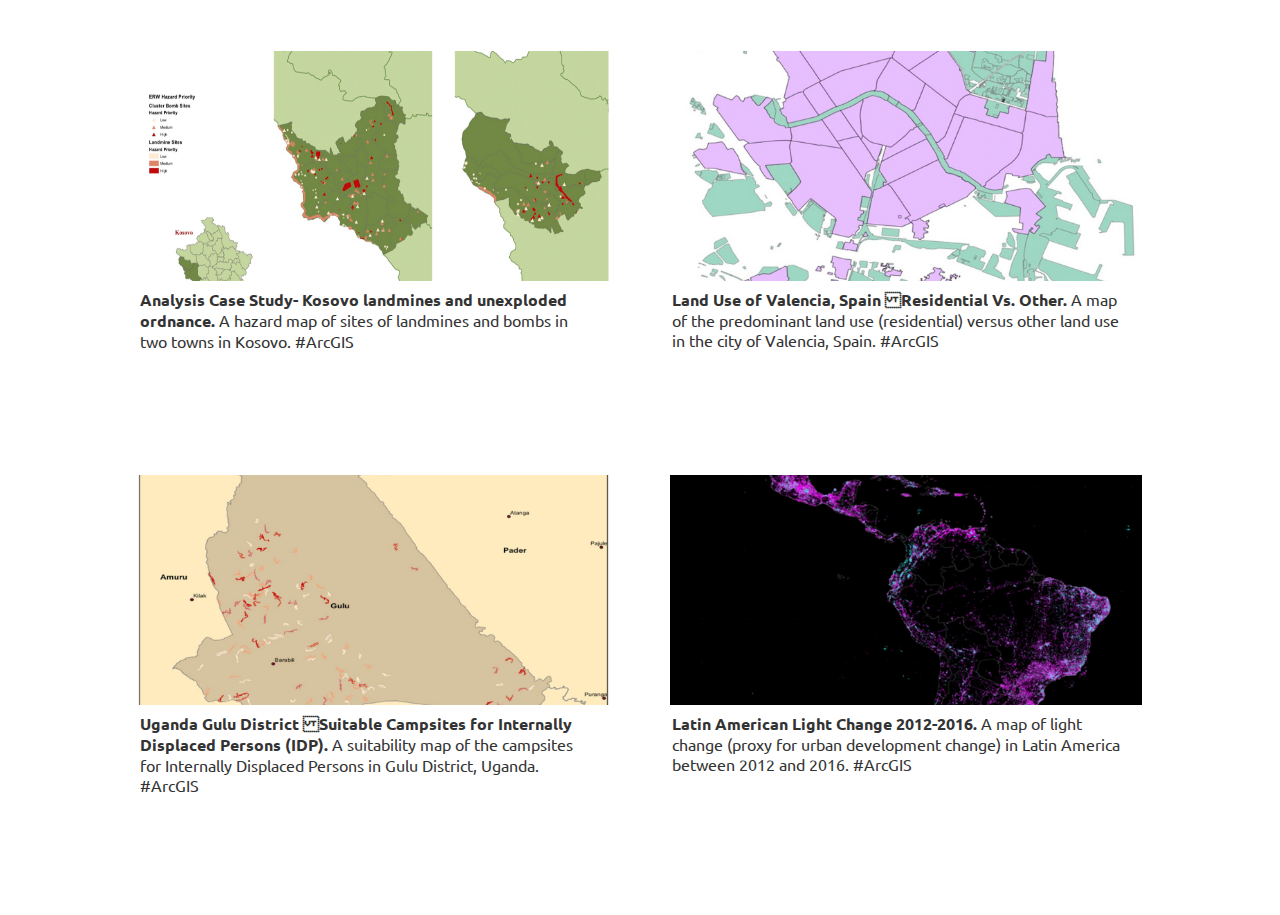
==== commit 566038ad: "intro" ====
--- a/index.html
+++ b/index.html
@@ -15,6 +15,10 @@
       href="https://fonts.googleapis.com/css?family=IBM+Plex+Sans:400,500|IBM+Plex+Serif:400i,500i&display=swap"
       rel="stylesheet"
     />
+    <link
+      href="https://fonts.googleapis.com/css2?family=Crimson+Text&family=Ubuntu:wght@300&display=swap"
+      rel="stylesheet"
+    />
     <title>Portfolio</title>
   </head>
   <body>
@@ -25,7 +29,7 @@
         <h4>
           I make original data-driven visualizations. Using my background in
           scientific research and policy analysis, I aim to create socially just
-          narratives, help inform desicion making, and increase the
+          narratives, help inform decision making, and increase the
           accessibility of data. Currently, I am finishing up my MS in Data
           Visualization at Parsons School of Design in NYC. If you like my work
           and want to collaborate, feel free to
--- a/style.css
+++ b/style.css
@@ -9,7 +9,8 @@
 }
 
 body {
-  font-family: "IBM Plex Sans", sans-serif;
+  font-family: "Crimson Text", serif;
+  /* "IBM Plex Sans", sans-serif; */
   /* font-family: "Noto Sans KR", sans-serif; */
   color: #333;
   /* background: #fce0ff; */
@@ -46,6 +47,7 @@
   display: grid;
   grid-template-columns: repeat(auto-fit, minmax(330px, 1fr));
   grid-row-gap: 1.5rem;
+  grid-auto-rows: 400px;
   grid-column-gap: 2.5rem;
 }
 
@@ -60,10 +62,16 @@
   font-size: 1rem;
   width: 95%;
   font-family: "IBM Plex Sans", sans-serif;
+  font-family: "Ubuntu", sans-serif;
+}
+.tool {
+  font-size: 0.8rem;
 }
 img {
   width: 100%;
-  /* height: 65%; */
+  height: 230px;
+  object-fit: cover;
+  /* border: 2px solid black; */
 }
 
 .title {
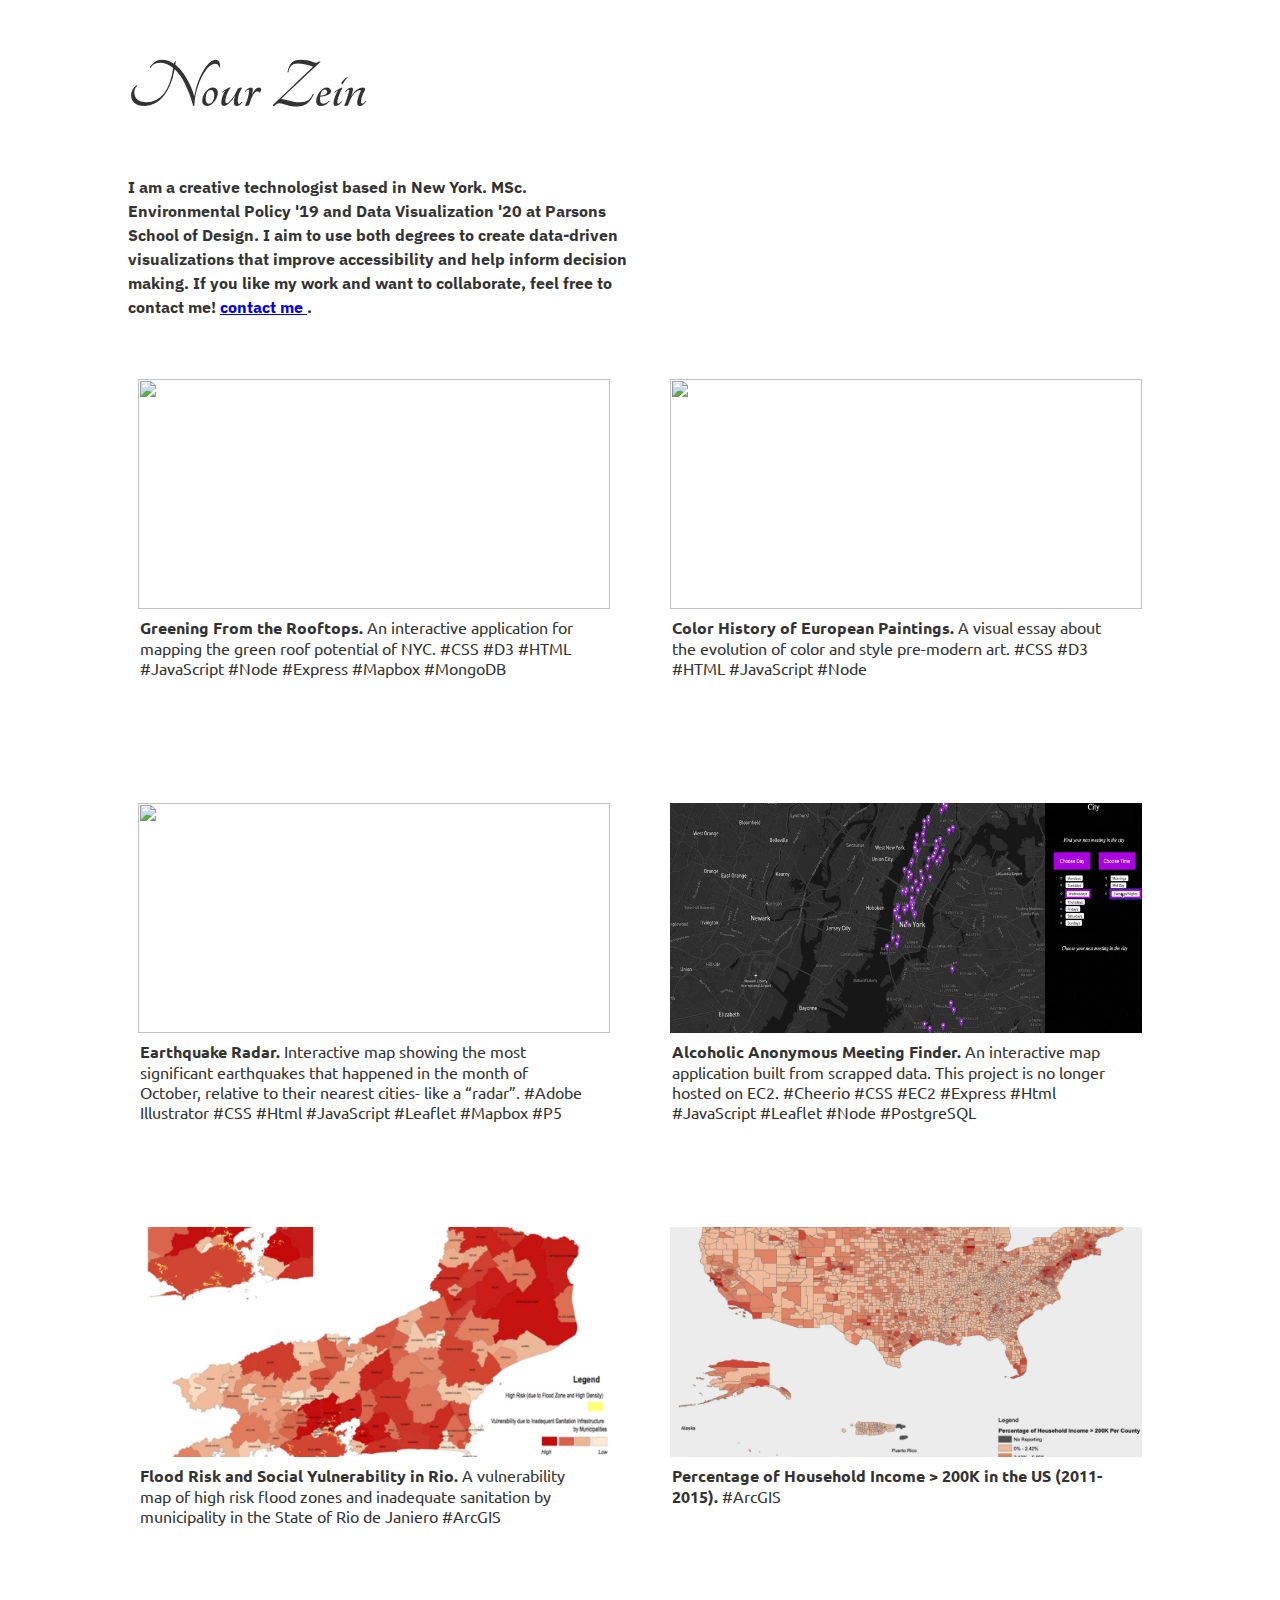
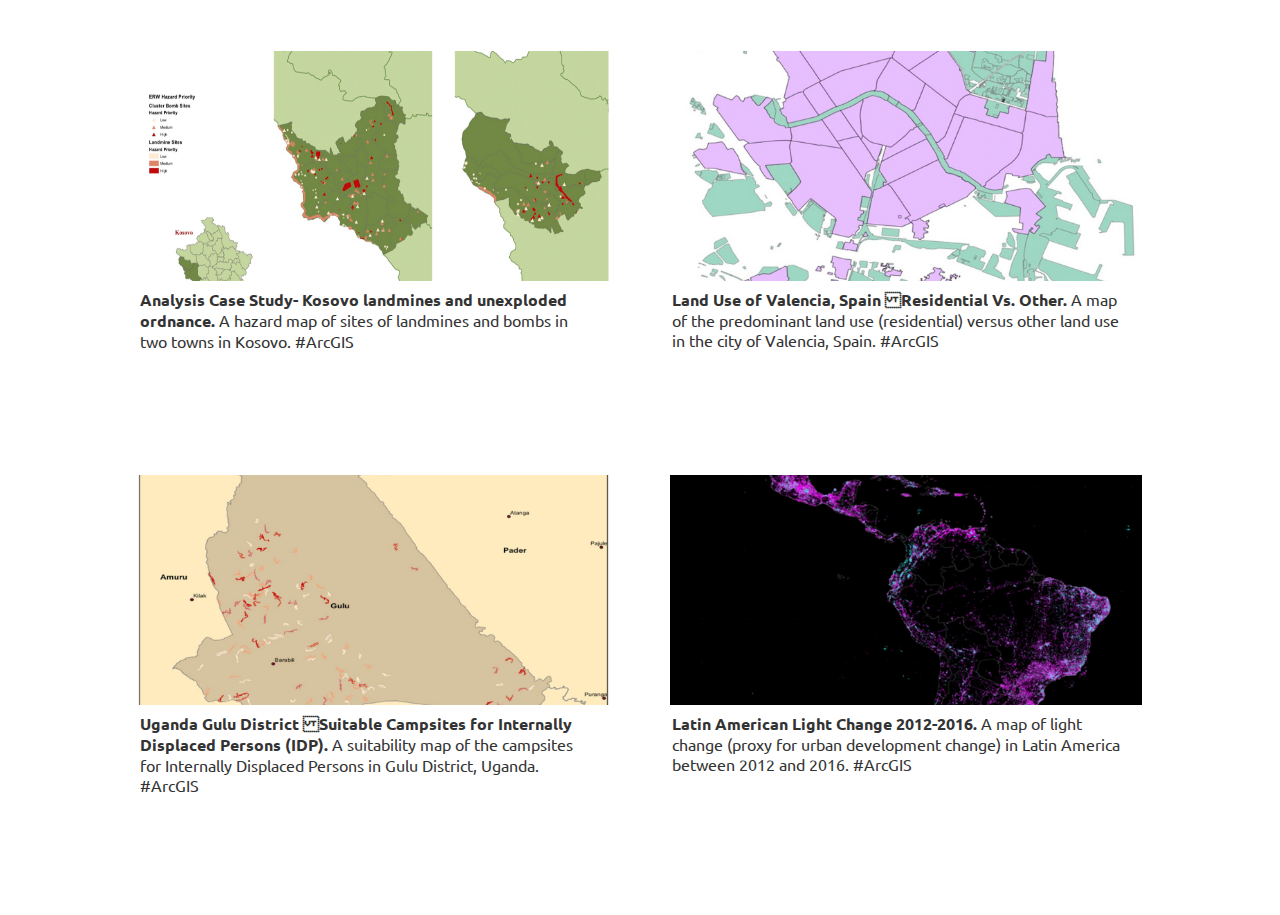
==== commit e748732b: "intro" ====
--- a/index.html
+++ b/index.html
@@ -27,12 +27,11 @@
 
       <section class="about-me">
         <h4>
-          I make original data-driven visualizations. Using my background in
-          scientific research and policy analysis, I aim to create socially just
-          narratives, help inform decision making, and increase the
-          accessibility of data. Currently, I am finishing up my MS in Data
-          Visualization at Parsons School of Design in NYC. If you like my work
-          and want to collaborate, feel free to
+          I am a creative technologist based in New York. MSc. Environmental
+          Policy '19 and Data Visualization '20 at Parsons School of Design. I
+          aim to use both degrees to create data-driven visualizations that
+          improve accessibility and help inform decision making. If you like my
+          work and want to collaborate, feel free to contact me!
           <a href="mailto: nour.zein42@gmail.com"> contact me </a>.
         </h4>
       </section>
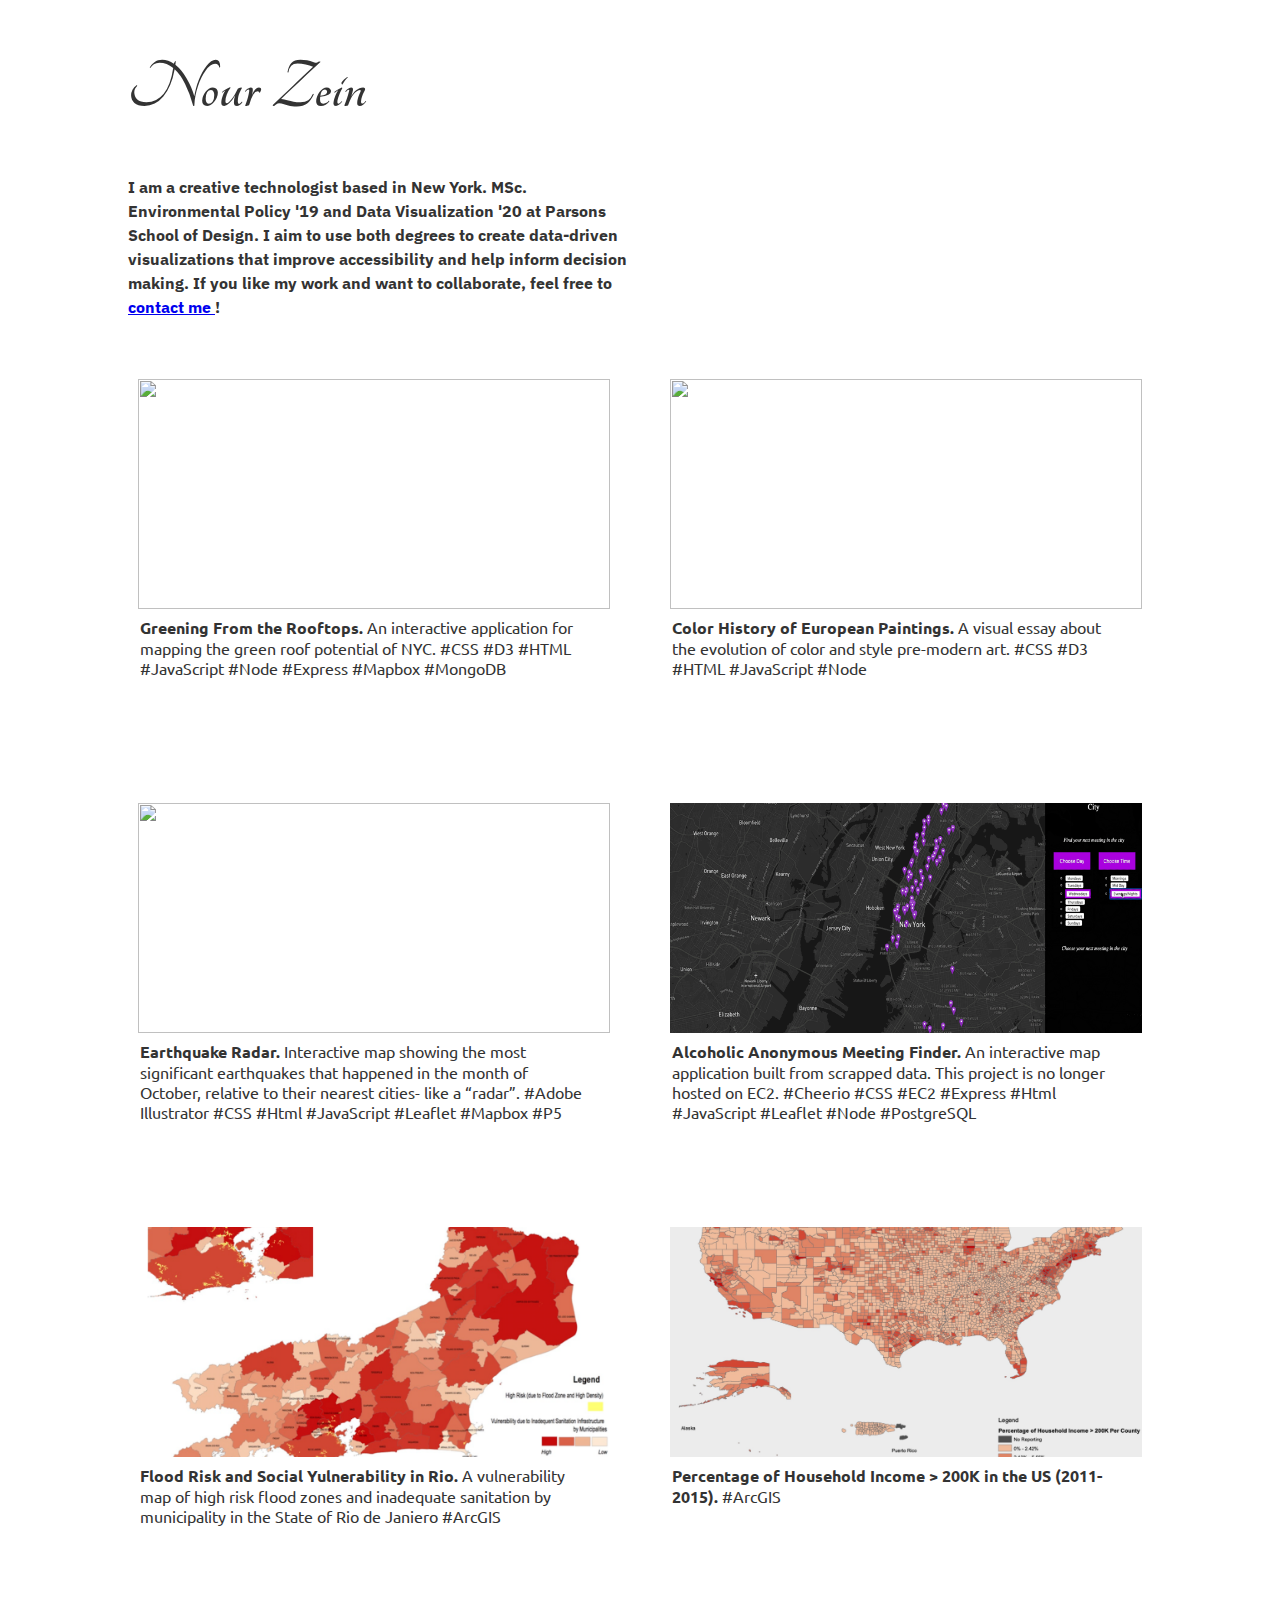
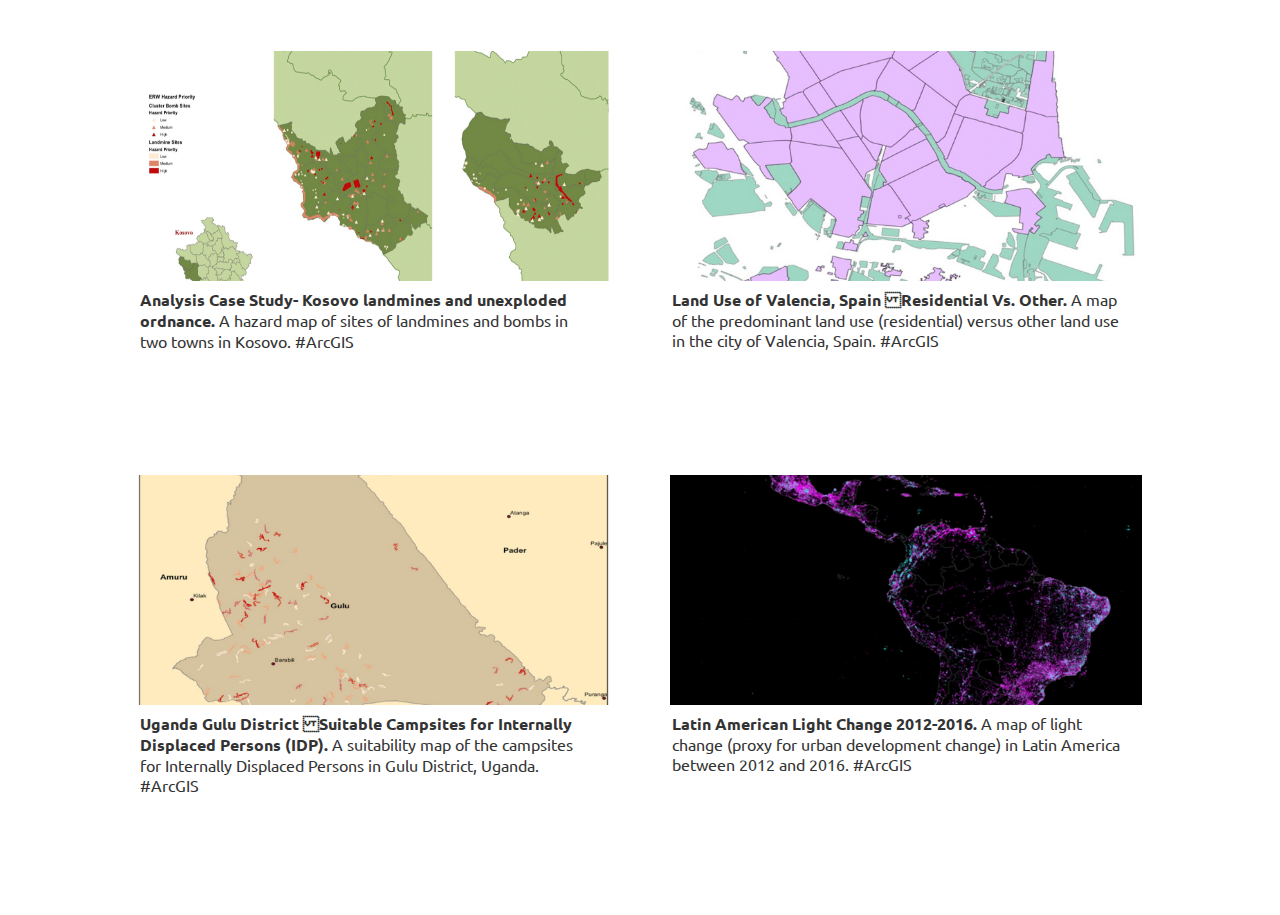
==== commit 43f8fd25: "proper contact link" ====
--- a/index.html
+++ b/index.html
@@ -31,8 +31,8 @@
           Policy '19 and Data Visualization '20 at Parsons School of Design. I
           aim to use both degrees to create data-driven visualizations that
           improve accessibility and help inform decision making. If you like my
-          work and want to collaborate, feel free to contact me!
-          <a href="mailto: nour.zein42@gmail.com"> contact me </a>.
+          work and want to collaborate, feel free to
+          <a href="mailto: nour.zein42@gmail.com"> contact me </a>!
         </h4>
       </section>
       <section class="projects">
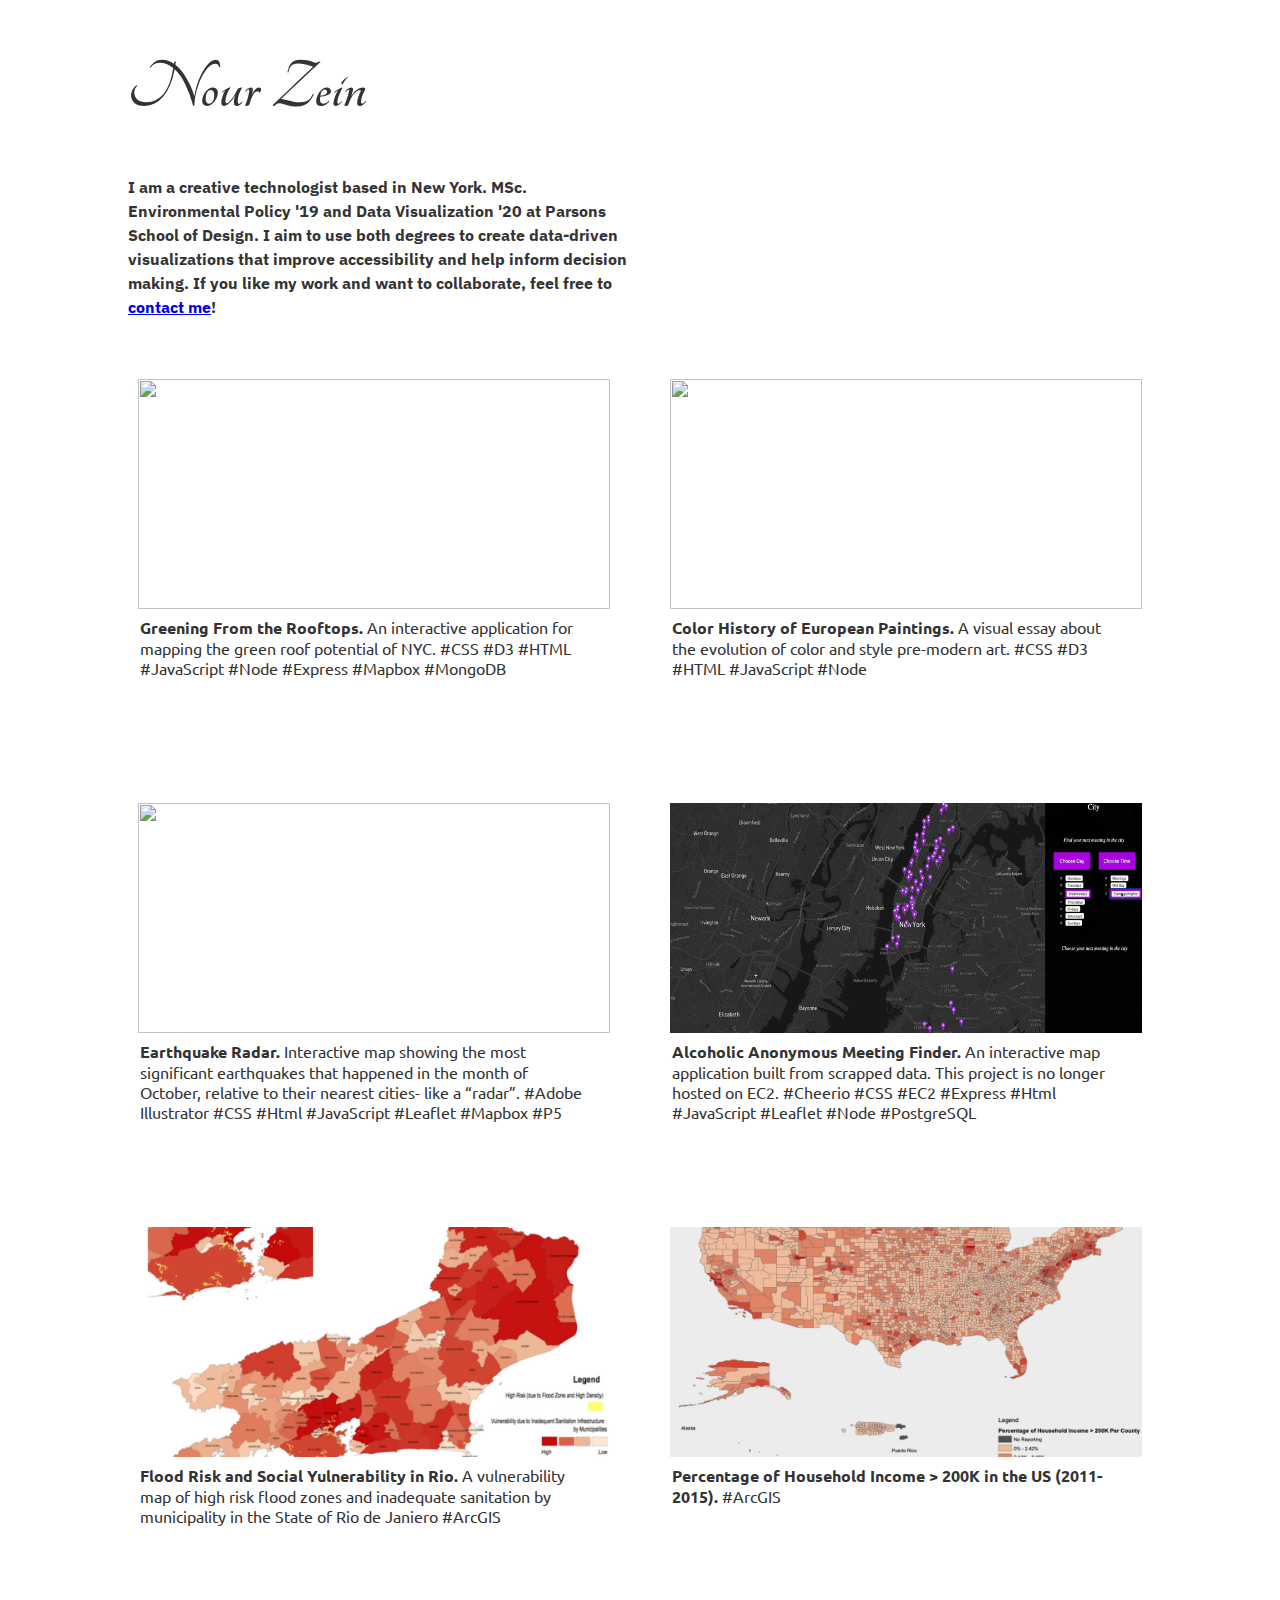
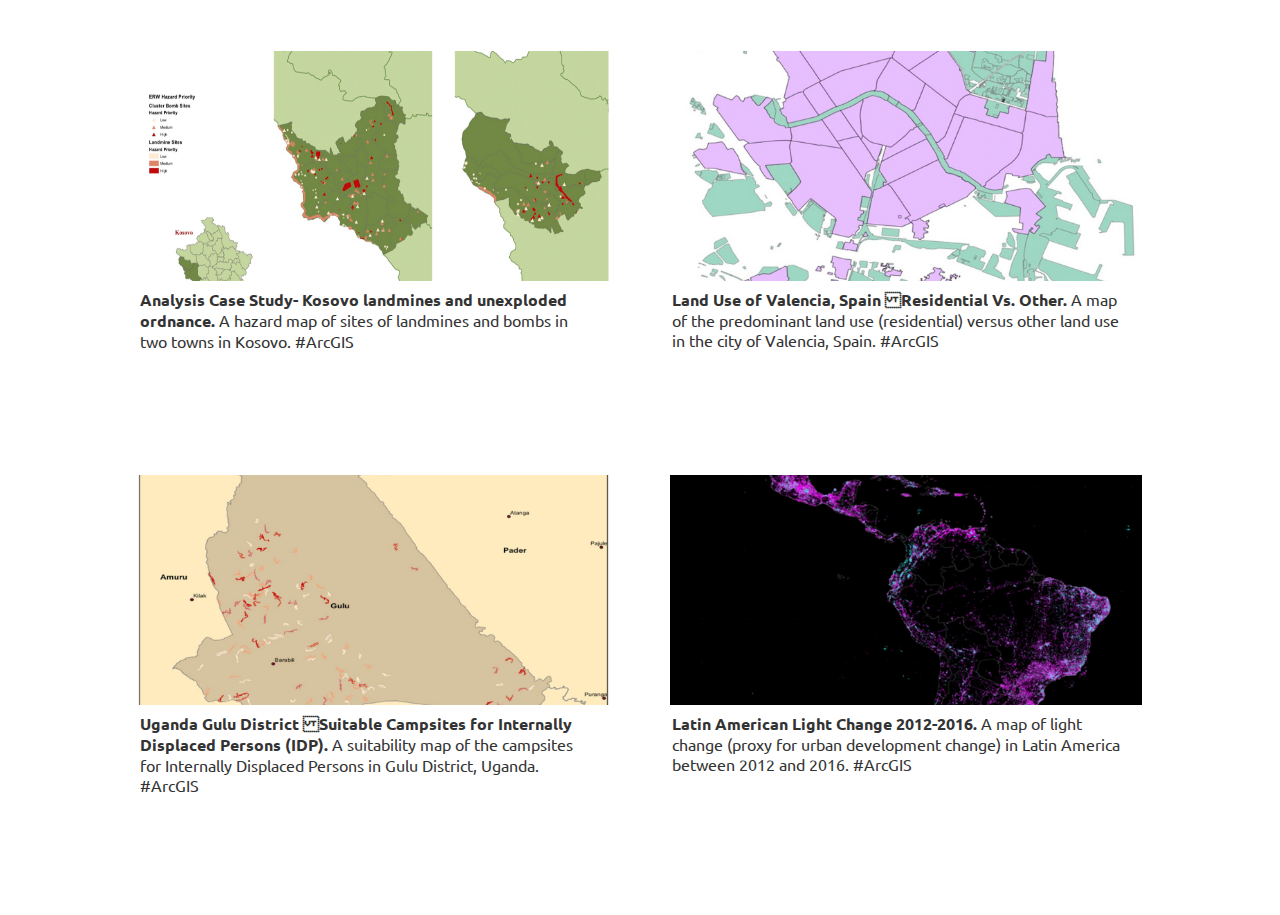
==== commit 8d6389b5: "proper exclamation" ====
--- a/index.html
+++ b/index.html
@@ -32,7 +32,7 @@
           aim to use both degrees to create data-driven visualizations that
           improve accessibility and help inform decision making. If you like my
           work and want to collaborate, feel free to
-          <a href="mailto: nour.zein42@gmail.com"> contact me </a>!
+          <a href="mailto: nour.zein42@gmail.com"> contact me</a>!
         </h4>
       </section>
       <section class="projects">
